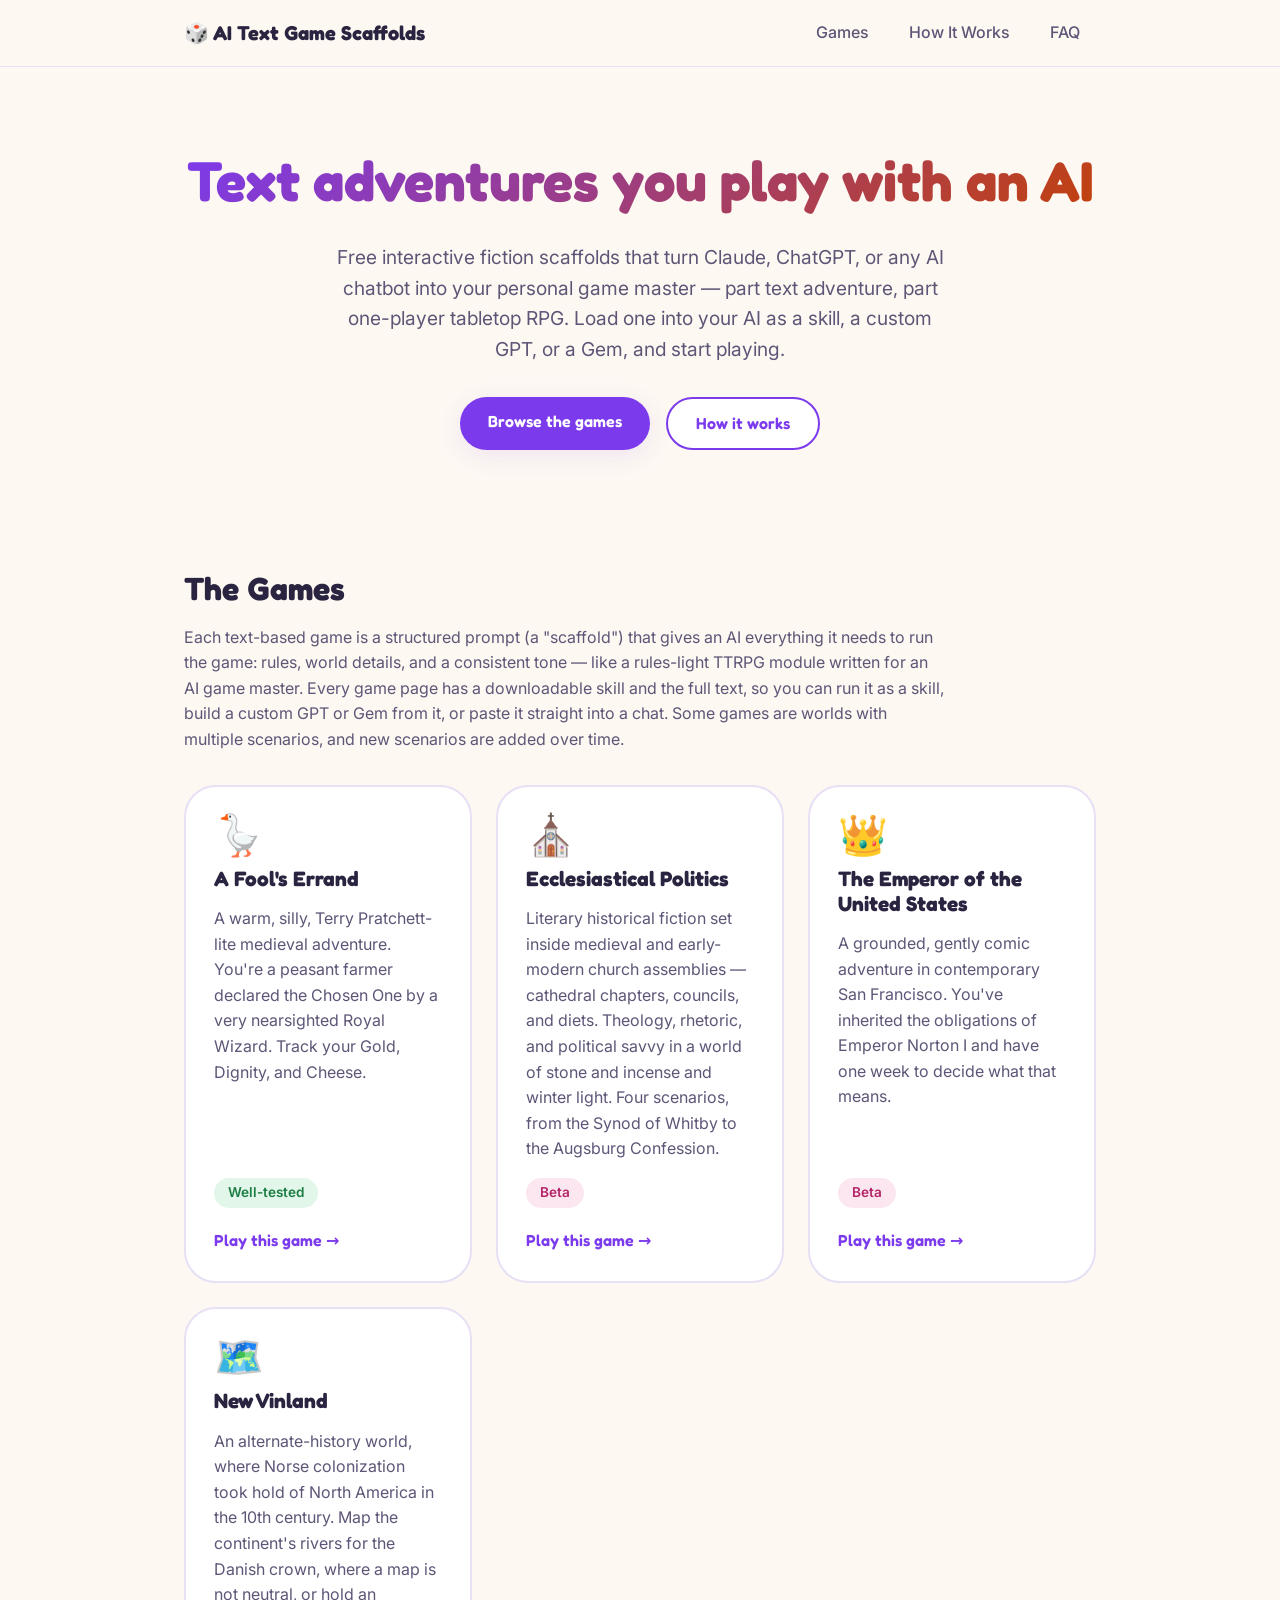
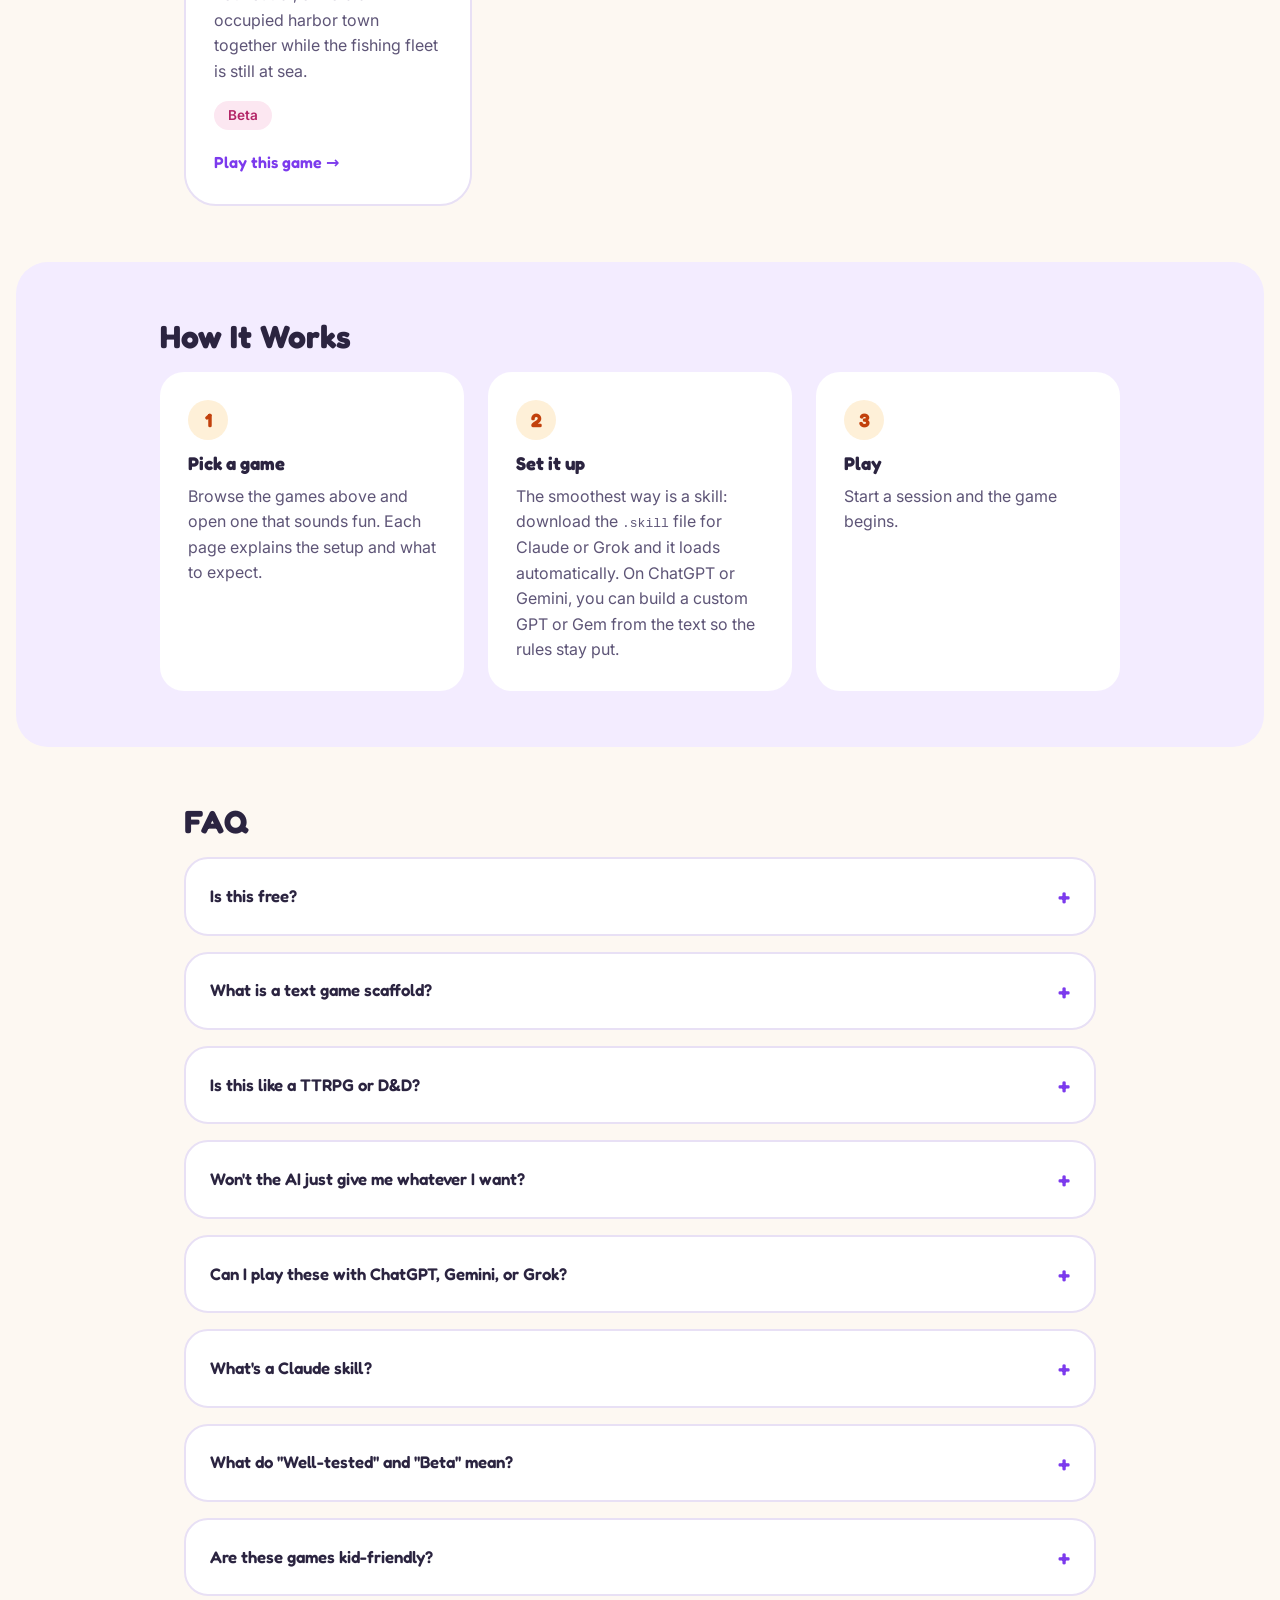
==== index.html @ c514a3c5 "Stop pages from scrolling sideways on phones and with larger text - Let the header nav wrap instead " ====
<!DOCTYPE html>
<html lang="en">
<head>
  <meta charset="UTF-8">
  <meta name="viewport" content="width=device-width, initial-scale=1.0">
  <meta name="color-scheme" content="light dark">
  <meta name="theme-color" content="#fdf8f2" media="(prefers-color-scheme: light)">
  <meta name="theme-color" content="#16131d" media="(prefers-color-scheme: dark)">
  <title>AI Text Game Scaffolds — Free Text Adventures &amp; Interactive Fiction for AI Chatbots</title>
  <meta name="description" content="Free text-based adventure games and one-player TTRPG-style interactive fiction you play with an AI game master. Built as Claude skills; adaptable for ChatGPT, Gemini, and other LLMs. Copy the prompt or download — no install required.">
  <link rel="canonical" href="https://llmtextgames.xyz/">
  <meta property="og:title" content="AI Text Game Scaffolds — Text Adventures for AI Chatbots">
  <meta property="og:description" content="Free interactive fiction you play with an AI game master. Set one up as a skill, custom GPT, or Gem and start playing.">
  <meta property="og:type" content="website">
  <meta property="og:url" content="https://llmtextgames.xyz/">
  <script type="application/ld+json">
  {
    "@context": "https://schema.org",
    "@type": "WebSite",
    "name": "AI Text Game Scaffolds",
    "url": "https://llmtextgames.xyz/",
    "description": "Free AI text adventures and interactive fiction played with an AI game master — built as Claude skills, adaptable to any LLM.",
    "hasPart": [
      {
        "@type": "Game",
        "name": "A Fool's Errand",
        "url": "https://llmtextgames.xyz/games/fools-errand/",
        "description": "A warm, silly medieval text adventure where an AI plays game master. You're a peasant farmer accidentally declared the Chosen One.",
        "genre": ["Interactive fiction", "Text adventure", "Comedy"],
        "isAccessibleForFree": true
      },
      {
        "@type": "Game",
        "name": "Ecclesiastical Politics",
        "url": "https://llmtextgames.xyz/games/ecclesiastical-politics/",
        "description": "A literary text adventure of medieval church politics — cathedral chapters, councils, and diets — run by an AI game master.",
        "genre": ["Interactive fiction", "Text adventure", "Historical fiction"],
        "isAccessibleForFree": true
      },
      {
        "@type": "Game",
        "name": "The Emperor of the United States",
        "url": "https://llmtextgames.xyz/games/emperor-of-the-united-states/",
        "description": "A grounded, gently comic text adventure in contemporary San Francisco: you've inherited the obligations of Emperor Norton I.",
        "genre": ["Interactive fiction", "Text adventure", "Contemporary fiction"],
        "isAccessibleForFree": true
      },
      {
        "@type": "Game",
        "name": "New Vinland",
        "url": "https://llmtextgames.xyz/games/new-vinland/",
        "description": "An alternate-history text adventure world: Norse colonization took hold of North America in the 10th century, explored with an AI game master.",
        "genre": ["Interactive fiction", "Text adventure", "Alternate history"],
        "isAccessibleForFree": true
      }
    ]
  }
  </script>
  <script type="application/ld+json">
  {
    "@context": "https://schema.org",
    "@type": "FAQPage",
    "mainEntity": [
      {
        "@type": "Question",
        "name": "Is this free?",
        "acceptedAnswer": {
          "@type": "Answer",
          "text": "Yes — all the games here are free to download, copy, remix, and share. The game content is licensed under CC BY 4.0: if you re-share a game substantially based on one of these scaffolds, please link back to this site so others can find the originals."
        }
      },
      {
        "@type": "Question",
        "name": "What is a text game scaffold?",
        "acceptedAnswer": {
          "@type": "Answer",
          "text": "It's a carefully written prompt (sometimes several files) that sets up an AI chatbot to run a text adventure as your game master. It defines the world, the rules, and the tone so the game stays consistent and fun instead of wandering off course."
        }
      },
      {
        "@type": "Question",
        "name": "Is this like a TTRPG or D&D?",
        "acceptedAnswer": {
          "@type": "Answer",
          "text": "Close cousin. These play like a solo tabletop RPG with the AI as your game master: you have stats, make choices, face consequences, and can attempt anything your character plausibly could. The other side of the family is classic interactive fiction — the story is told in prose, turn by turn, in a chat window. No dice, no rulebook, no scheduling four friends."
        }
      },
      {
        "@type": "Question",
        "name": "Won't the AI just give me whatever I want?",
        "acceptedAnswer": {
          "@type": "Answer",
          "text": "Left to itself, it might — so each scaffold builds in ways for the world to push back. NPCs have their own interests and can tell you no, negotiations stall or cost something, and consequences stick from scene to scene. These are still story-first games, though: if you're after brutal mechanics where the numbers are merciless, an AI chatbot isn't the right engine for that."
        }
      },
      {
        "@type": "Question",
        "name": "Can I play these with ChatGPT, Gemini, or Grok?",
        "acceptedAnswer": {
          "@type": "Answer",
          "text": "Yes. The games are written and tested as Claude skills, and Grok supports skills too, so the .skill download works directly in both. On ChatGPT or Gemini, the best results come from building a custom GPT or a Gem with the game text as its instructions. Pasting the text straight into a chat works too, but longer games may need condensing and the rules can drift out of memory in a long session."
        }
      },
      {
        "@type": "Question",
        "name": "What's a Claude skill?",
        "acceptedAnswer": {
          "@type": "Answer",
          "text": "A Claude skill is a folder containing a main instruction file (and sometimes supporting reference files) that Claude loads automatically. If you use Claude or Grok, downloading the skill is the smoothest way to play; on other chatbots, build a custom GPT or Gem from the text instead. The .skill download is just a ZIP archive with a different extension."
        }
      },
      {
        "@type": "Question",
        "name": "What do \"Well-tested\" and \"Beta\" mean?",
        "acceptedAnswer": {
          "@type": "Answer",
          "text": "Well-tested games have been through many full play sessions and their mechanics are smoothed out. Beta games are complete and playable, but newer — they've had fewer run-throughs, so you might hit a rough edge."
        }
      },
      {
        "@type": "Question",
        "name": "Are these games kid-friendly?",
        "acceptedAnswer": {
          "@type": "Answer",
          "text": "They're written for a general audience, and it's all text, so a player needs to read fairly comfortably to enjoy them. How any given session actually plays depends on two things the scaffold doesn't control: your chatbot's built-in moderation, which sets the real content boundaries, and the choices the player makes."
        }
      }
    ]
  }
  </script>
  <meta property="og:image" content="https://llmtextgames.xyz/assets/og-image.png">
  <meta name="twitter:card" content="summary_large_image">
  <meta name="twitter:image" content="https://llmtextgames.xyz/assets/og-image.png">
  <link rel="icon" href="data:image/svg+xml,<svg xmlns=%22http://www.w3.org/2000/svg%22 viewBox=%220 0 100 100%22><text y=%22.9em%22 font-size=%2290%22>🎲</text></svg>">
  <link rel="preconnect" href="https://fonts.googleapis.com">
  <link rel="preconnect" href="https://fonts.gstatic.com" crossorigin>
  <link href="https://fonts.googleapis.com/css2?family=Fredoka:wght@500;600;700&family=Inter:wght@400;500;600&display=swap" rel="stylesheet">
  <link rel="stylesheet" href="assets/css/style.css?v=2026-10-04-3">
</head>
<body>
  <a class="skip-link" href="#main">Skip to content</a>
  <header class="site-header">
    <nav class="nav" aria-label="Main">
      <a href="./" class="nav-logo"><span aria-hidden="true">🎲</span> AI Text Game Scaffolds</a>
      <div class="nav-links">
        <a href="#games">Games</a>
        <a href="#how-it-works">How It Works</a>
        <a href="#faq">FAQ</a>
      </div>
    </nav>
  </header>

  <main id="main">
    <section class="hero">
      <h1>Text adventures you play with an AI</h1>
      <p class="hero-tagline">
        Free interactive fiction scaffolds that turn Claude, ChatGPT, or any AI chatbot
        into your personal game master — part text adventure, part one-player tabletop
        RPG. Load one into your AI as a skill, a custom GPT, or a Gem, and start playing.
      </p>
      <div class="hero-actions">
        <a href="#games" class="btn btn-primary">Browse the games</a>
        <a href="#how-it-works" class="btn btn-secondary">How it works</a>
      </div>
    </section>

    <section id="games" class="section">
      <h2>The Games</h2>
      <p class="section-intro">
        Each text-based game is a structured prompt (a "scaffold") that gives an AI everything it
        needs to run the game: rules, world details, and a consistent tone — like a
        rules-light TTRPG module written for an AI game master. Every game page has a
        downloadable skill and the full text, so you can run it as a skill, build a custom
        GPT or Gem from it, or paste it straight into a chat. Some games are worlds with
        multiple scenarios, and new scenarios are added over time.
      </p>
      <div class="card-grid">
        <div class="game-card">
          <span class="game-card-emoji" aria-hidden="true">🪿</span>
          <h3 class="game-card-title"><a href="games/fools-errand/">A Fool's Errand</a></h3>
          <p>A warm, silly, Terry Pratchett-lite medieval adventure. You're a peasant farmer declared the Chosen One by a very nearsighted Royal Wizard. Track your Gold, Dignity, and Cheese.</p>
          <span class="card-badges"><span class="tag tag-tested">Well-tested</span></span>
          <span class="game-card-cta" aria-hidden="true">Play this game →</span>
        </div>
        <div class="game-card">
          <span class="game-card-emoji" aria-hidden="true">⛪</span>
          <h3 class="game-card-title"><a href="games/ecclesiastical-politics/">Ecclesiastical Politics</a></h3>
          <p>Literary historical fiction set inside medieval and early-modern church assemblies — cathedral chapters, councils, and diets. Theology, rhetoric, and political savvy in a world of stone and incense and winter light. Four scenarios, from the Synod of Whitby to the Augsburg Confession.</p>
          <span class="card-badges"><span class="tag tag-beta">Beta</span></span>
          <span class="game-card-cta" aria-hidden="true">Play this game →</span>
        </div>
        <div class="game-card">
          <span class="game-card-emoji" aria-hidden="true">👑</span>
          <h3 class="game-card-title"><a href="games/emperor-of-the-united-states/">The Emperor of the United States</a></h3>
          <p>A grounded, gently comic adventure in contemporary San Francisco. You've inherited the obligations of Emperor Norton I and have one week to decide what that means.</p>
          <span class="card-badges"><span class="tag tag-beta">Beta</span></span>
          <span class="game-card-cta" aria-hidden="true">Play this game →</span>
        </div>
        <div class="game-card">
          <span class="game-card-emoji" aria-hidden="true">🗺️</span>
          <h3 class="game-card-title"><a href="games/new-vinland/">New Vinland</a></h3>
          <p>An alternate-history world, where Norse colonization took hold of North America in the 10th century. Map the continent's rivers for the Danish crown, where a map is not neutral, or hold an occupied harbor town together while the fishing fleet is still at sea.</p>
          <span class="card-badges"><span class="tag tag-beta">Beta</span></span>
          <span class="game-card-cta" aria-hidden="true">Play this game →</span>
        </div>
      </div>
    </section>

    <section id="how-it-works" class="section section-alt">
      <h2>How It Works</h2>
      <div class="steps">
        <div class="step">
          <span class="step-number">1</span>
          <h3>Pick a game</h3>
          <p>Browse the games above and open one that sounds fun. Each page explains the setup and what to expect.</p>
        </div>
        <div class="step">
          <span class="step-number">2</span>
          <h3>Set it up</h3>
          <p>The smoothest way is a skill: download the <code>.skill</code> file for Claude or Grok and it loads automatically. On ChatGPT or Gemini, you can build a custom GPT or Gem from the text so the rules stay put.</p>
        </div>
        <div class="step">
          <span class="step-number">3</span>
          <h3>Play</h3>
          <p>Start a session and the game begins.</p>
        </div>
      </div>
    </section>

    <section id="faq" class="section">
      <h2>FAQ</h2>
      <details class="faq-item">
        <summary>Is this free?</summary>
        <p>
          Yes — all the games here are free to download, copy, remix, and share.
        </p>
        <p>
          The game content is licensed under
          <a href="https://creativecommons.org/licenses/by/4.0/">CC BY 4.0</a>: if you
          re-share a game substantially based on one of these scaffolds, please link back
          to this site so others can find the originals.
        </p>
      </details>
      <details class="faq-item">
        <summary>What is a text game scaffold?</summary>
        <p>
          It's a carefully written prompt (sometimes several files) that sets up an AI
          chatbot to run a text adventure as your game master. It defines the world, the
          rules, and the tone so the game stays consistent and fun instead of wandering
          off course.
        </p>
      </details>
      <details class="faq-item">
        <summary>Is this like a TTRPG or D&amp;D?</summary>
        <p>
          Close cousin. These play like a solo tabletop RPG with the AI as your game
          master: you have stats, make choices, face consequences, and can attempt
          anything your character plausibly could.
        </p>
        <p>
          The other side of the family is classic interactive fiction — the story is told
          in prose, turn by turn, in a chat window. No dice, no rulebook, no scheduling
          four friends.
        </p>
      </details>
      <details class="faq-item">
        <summary>Won't the AI just give me whatever I want?</summary>
        <p>
          Left to itself, it might — so each scaffold builds in ways for the world to push
          back. NPCs have their own interests and can tell you no, negotiations stall or
          cost something, and consequences stick from scene to scene. The AI doesn't have
          to be argued into any of this; the game hands it a line to hold.
        </p>
        <p>
          These are still story-first games, though. If you're after brutal mechanics
          where the numbers are merciless and you lose often, an AI chatbot isn't the
          right engine for that, and these games aren't trying to be. And while you can
          always overrule the game master, the story lands better when you don't.
        </p>
      </details>
      <details class="faq-item">
        <summary>Can I play these with ChatGPT, Gemini, or Grok?</summary>
        <p>
          Yes. The games are written and tested as Claude skills, and Grok supports skills
          too, so the <code>.skill</code> download works directly in both.
        </p>
        <p>
          On ChatGPT or Gemini, the best results come from building a custom GPT or a Gem
          with the game text as its instructions — that keeps the rules in place for the
          whole session. Pasting the text straight into a chat works too, but longer
          multi-file games may need condensing to fit, and the rules can drift out of
          memory as a session runs long. However you adapt a game, expect it to play a
          little differently than it does on Claude.
        </p>
      </details>
      <details class="faq-item">
        <summary>What's a Claude skill?</summary>
        <p>
          A Claude skill is a folder containing a main instruction file (and sometimes
          supporting reference files) that Claude loads automatically. If you use Claude
          (or Grok, which also supports skills), downloading the skill is the smoothest way
          to play. On other chatbots, build a custom GPT or Gem from the text instead.
        </p>
        <p>
          The <code>.skill</code> download is just a ZIP archive with a different
          extension — you can open it with any unzip tool to get at the text.
        </p>
      </details>
      <details class="faq-item">
        <summary>What do "Well-tested" and "Beta" mean?</summary>
        <p>
          Well-tested games have been through many full play sessions and their mechanics
          are smoothed out. Beta games are complete and playable, but newer — they've had
          fewer run-throughs, so you might hit a rough edge. Beta games graduate once
          they've earned it.
        </p>
      </details>
      <details class="faq-item">
        <summary>Are these games kid-friendly?</summary>
        <p>
          They're written for a general audience, and it's all text — so the practical
          bar is that a player needs to read fairly comfortably to enjoy them.
        </p>
        <p>
          How any given session actually plays depends on two things the scaffold doesn't
          control: your chatbot's built-in moderation, which sets the real content
          boundaries, and the choices the player makes, since the story follows where
          they steer it.
        </p>
      </details>
    </section>
  </main>
  <script src="assets/js/main.js?v=2026-10-04-3"></script>
</body>
</html>
---- assets/css/style.css ----
/* ===== Design tokens ===== */
:root {
  --color-bg: #fdf8f2;
  --color-surface: #ffffff;
  --color-surface-alt: #f3ecff;
  --color-text: #2b2440;
  --color-text-soft: #5e5577;
  --color-primary: #7c3aed;
  --color-primary-fill: #7c3aed;
  --color-primary-fill-hover: #6526d9;
  --color-on-primary: #ffffff;
  --color-accent: #c2410c;
  --color-accent-soft: #fef0d8;
  --color-border: #e8e0f5;
  --color-code-bg: #faf7ff;
  --color-tested-bg: #e2f6e9;
  --color-tested-text: #1d7d44;
  --color-beta-bg: #fce7f1;
  --color-beta-text: #b32567;
  --radius-lg: 32px;
  --radius-md: 24px;
  --radius-sm: 16px;
  --radius-pill: 999px;
  --shadow-card: 0 6px 24px rgba(124, 58, 237, 0.10);
  --shadow-card-hover: 0 12px 32px rgba(124, 58, 237, 0.18);
  --font-display: "Fredoka", system-ui, sans-serif;
  --font-body: "Inter", system-ui, sans-serif;
  --max-width: 960px;
  color-scheme: light dark;
}

/* Dark theme follows the visitor's system setting. Text accents use a lighter
   purple for contrast on dark surfaces; filled buttons keep the deeper purple
   so their white labels stay readable. */
@media (prefers-color-scheme: dark) {
  :root {
    --color-bg: #16131d;
    --color-surface: #211c2b;
    --color-surface-alt: #2a2238;
    --color-text: #efeaf7;
    --color-text-soft: #b9b0cc;
    --color-primary: #b79cff;
    --color-accent: #fb923c;
    --color-accent-soft: #3b2414;
    --color-border: #3a3249;
    --color-code-bg: #1b1724;
    --color-tested-bg: #173323;
    --color-tested-text: #7ee2a8;
    --color-beta-bg: #3d1a2e;
    --color-beta-text: #f7a6cf;
    --shadow-card: 0 6px 24px rgba(0, 0, 0, 0.35);
    --shadow-card-hover: 0 12px 32px rgba(0, 0, 0, 0.5);
  }
}

* {
  box-sizing: border-box;
}

html {
  scroll-padding-top: 4.5rem;
}

body {
  margin: 0;
  font-family: var(--font-body);
  background: var(--color-bg);
  color: var(--color-text);
  line-height: 1.6;
  /* Break a word only when it can't fit on a line by itself (long titles at
     large text sizes), so nothing pushes the page wider than the screen. */
  overflow-wrap: break-word;
}

:focus-visible {
  outline: 2px solid var(--color-primary);
  outline-offset: 2px;
}

h1, h2, h3 {
  font-family: var(--font-display);
  line-height: 1.2;
  margin: 0 0 0.5em;
}

a {
  color: var(--color-primary);
}

.skip-link {
  position: absolute;
  left: 0.5rem;
  top: -3rem;
  z-index: 100;
  background: var(--color-primary-fill);
  color: var(--color-on-primary);
  padding: 0.625rem 1.25rem;
  border-radius: var(--radius-pill);
  font-family: var(--font-display);
  font-weight: 600;
  text-decoration: none;
  transition: top 0.15s;
}

.skip-link:focus {
  top: 0.5rem;
}

/* ===== Header / nav ===== */
.site-header {
  position: sticky;
  top: 0;
  z-index: 10;
  background: color-mix(in srgb, var(--color-bg) 90%, transparent);
  backdrop-filter: blur(8px);
  border-bottom: 1px solid var(--color-border);
}

.nav {
  max-width: var(--max-width);
  margin: 0 auto;
  padding: 0.875rem 1.5rem;
  display: flex;
  align-items: center;
  justify-content: space-between;
  gap: 1rem;
  flex-wrap: wrap;
}

.nav-logo {
  font-family: var(--font-display);
  font-weight: 700;
  font-size: 1.25rem;
  color: var(--color-text);
  text-decoration: none;
}

.nav-links {
  display: flex;
  flex-wrap: wrap;
  gap: 0.5rem;
}

.nav-links a {
  text-decoration: none;
  color: var(--color-text-soft);
  font-weight: 500;
  padding: 0.375rem 1rem;
  border-radius: var(--radius-pill);
  transition: background 0.15s, color 0.15s;
}

.nav-links a:hover {
  background: var(--color-surface-alt);
  color: var(--color-primary);
}

/* ===== Hero ===== */
.hero {
  max-width: var(--max-width);
  margin: 0 auto;
  padding: 5rem 1.5rem 4rem;
  text-align: center;
}

.hero h1 {
  font-size: clamp(2.25rem, 6vw, 3.5rem);
  background: linear-gradient(135deg, var(--color-primary), var(--color-accent));
  -webkit-background-clip: text;
  background-clip: text;
  color: transparent;
}

.hero-tagline {
  font-size: 1.2rem;
  color: var(--color-text-soft);
  max-width: 620px;
  margin: 0 auto 2rem;
}

.hero-actions {
  display: flex;
  gap: 1rem;
  justify-content: center;
  flex-wrap: wrap;
}

/* ===== Buttons ===== */
.btn {
  display: inline-block;
  max-width: 100%;
  overflow-wrap: anywhere;
  padding: 0.75rem 1.75rem;
  border-radius: var(--radius-pill);
  font-family: var(--font-display);
  font-weight: 600;
  font-size: 1rem;
  text-decoration: none;
  transition: transform 0.15s, box-shadow 0.15s, background 0.15s;
  border: none;
  cursor: pointer;
}

.btn:hover {
  transform: translateY(-2px);
}

.btn-primary {
  background: var(--color-primary-fill);
  color: var(--color-on-primary);
  box-shadow: var(--shadow-card);
}

.btn-primary:hover {
  background: var(--color-primary-fill-hover);
  box-shadow: var(--shadow-card-hover);
}

.btn-secondary {
  background: var(--color-surface);
  color: var(--color-primary);
  border: 2px solid var(--color-primary);
}

.btn-secondary:hover {
  border-color: var(--color-primary);
}

/* ===== Sections ===== */
.section {
  max-width: var(--max-width);
  margin: 0 auto;
  padding: 3.5rem 1.5rem;
}

.section h2 {
  font-size: 2rem;
}

.section-intro {
  color: var(--color-text-soft);
  max-width: 760px;
  margin-bottom: 2rem;
}

.section-alt {
  max-width: none;
  background: var(--color-surface-alt);
  border-radius: var(--radius-lg);
  margin: 0 1rem;
}

.section-alt > * {
  max-width: var(--max-width);
  margin-left: auto;
  margin-right: auto;
}

/* ===== Game cards ===== */
.card-grid {
  display: grid;
  grid-template-columns: repeat(auto-fill, minmax(min(280px, 100%), 1fr));
  gap: 1.5rem;
}

.game-card {
  position: relative;
  display: flex;
  flex-direction: column;
  gap: 0.25rem;
  background: var(--color-surface);
  border: 2px solid var(--color-border);
  border-radius: var(--radius-lg);
  padding: 1.75rem;
  color: var(--color-text);
  transition: transform 0.15s, box-shadow 0.15s, border-color 0.15s;
}

.game-card:hover,
.game-card:focus-within {
  transform: translateY(-4px);
  box-shadow: var(--shadow-card-hover);
  border-color: var(--color-primary);
}

/* Card title is the only link; its ::after overlay makes the whole card
   clickable while keeping the link's accessible name short. */
.game-card-title a {
  color: inherit;
  text-decoration: none;
}

.game-card-title a::after {
  content: "";
  position: absolute;
  inset: 0;
}

.game-card-emoji {
  font-size: 2.5rem;
  line-height: 1;
  margin-bottom: 0.5rem;
}

.game-card h3 {
  font-size: 1.3rem;
}

.game-card p {
  margin: 0;
  color: var(--color-text-soft);
  flex-grow: 1;
}

.game-card-cta {
  margin-top: 1rem;
  font-family: var(--font-display);
  font-weight: 600;
  color: var(--color-primary);
}

/* ===== How it works steps ===== */
.steps {
  display: grid;
  grid-template-columns: repeat(auto-fit, minmax(min(220px, 100%), 1fr));
  gap: 1.5rem;
}

.step {
  background: var(--color-surface);
  border-radius: var(--radius-md);
  padding: 1.75rem;
}

.step-number {
  display: inline-flex;
  align-items: center;
  justify-content: center;
  width: 2.5rem;
  height: 2.5rem;
  border-radius: var(--radius-pill);
  background: var(--color-accent-soft);
  color: var(--color-accent);
  font-family: var(--font-display);
  font-weight: 700;
  font-size: 1.2rem;
  margin-bottom: 0.75rem;
}

.step h3 {
  font-size: 1.15rem;
}

.step p {
  margin: 0;
  color: var(--color-text-soft);
}

/* ===== FAQ + accordions ===== */
.faq-item,
.prompt-file {
  background: var(--color-surface);
  border: 2px solid var(--color-border);
  border-radius: var(--radius-md);
  margin-bottom: 1rem;
  overflow: hidden;
}

.faq-item summary,
.prompt-file summary {
  cursor: pointer;
  padding: 1.125rem 1.5rem;
  font-family: var(--font-display);
  font-weight: 600;
  font-size: 1.05rem;
  list-style: none;
  display: flex;
  align-items: center;
  justify-content: space-between;
  gap: 1rem;
}

/* These summaries sit flush inside an overflow:hidden rounded container, which
   clips their outline (even inset, it lands on the clip edge and the rounded
   corners); draw the focus ring on the container instead. */
.faq-item summary:focus-visible,
.prompt-file summary:focus-visible {
  outline: none;
}

.faq-item:has(summary:focus-visible),
.prompt-file:has(summary:focus-visible) {
  outline: 2px solid var(--color-primary);
  outline-offset: 2px;
}

.faq-item summary::-webkit-details-marker,
.prompt-file summary::-webkit-details-marker {
  display: none;
}

.faq-item summary::after,
.prompt-file summary::after {
  content: "+";
  font-size: 1.5rem;
  color: var(--color-primary);
  transition: transform 0.2s;
  flex-shrink: 0;
}

.faq-item[open] summary::after,
.prompt-file[open] summary::after {
  transform: rotate(45deg);
}

.faq-item p {
  margin: 0 0 0.75rem;
  padding: 0 1.5rem;
  color: var(--color-text-soft);
}

.faq-item p:last-of-type {
  margin-bottom: 0;
  padding-bottom: 1.25rem;
}

/* ===== Game page ===== */
.game-hero {
  max-width: var(--max-width);
  margin: 0 auto;
  padding: 3.5rem 1.5rem 2rem;
}

.game-hero .game-emoji {
  font-size: 3.5rem;
  line-height: 1;
  display: block;
  margin-bottom: 1rem;
}

.game-hero h1 {
  font-size: clamp(2rem, 5vw, 2.75rem);
}

.game-meta {
  display: flex;
  gap: 0.5rem;
  flex-wrap: wrap;
  margin: 1rem 0;
}

.tag {
  background: var(--color-accent-soft);
  color: var(--color-accent);
  font-size: 0.85rem;
  font-weight: 600;
  padding: 0.25rem 0.875rem;
  border-radius: var(--radius-pill);
}

.tag-tested {
  background: var(--color-tested-bg);
  color: var(--color-tested-text);
}

.tag-beta {
  background: var(--color-beta-bg);
  color: var(--color-beta-text);
}

.card-badges {
  display: flex;
  gap: 0.5rem;
  flex-wrap: wrap;
  margin-top: 0.75rem;
}

.compat-note {
  color: var(--color-text-soft);
  font-size: 0.9rem;
  max-width: 680px;
  margin-top: 1rem;
}

.game-length {
  color: var(--color-text-soft);
  font-size: 0.95rem;
  margin-top: 1rem;
  margin-bottom: 0;
}

.download-row {
  display: flex;
  gap: 1rem;
  flex-wrap: wrap;
  margin-top: 1.5rem;
}

.breadcrumb {
  max-width: var(--max-width);
  margin: 1.5rem auto 0;
  padding: 0 1.5rem;
  font-size: 0.9rem;
}

.breadcrumb a {
  text-decoration: none;
  color: var(--color-text-soft);
}

.breadcrumb a:hover {
  color: var(--color-primary);
}

/* ===== File tree ===== */
.file-tree {
  background: var(--color-surface);
  border: 2px solid var(--color-border);
  border-radius: var(--radius-md);
  padding: 1.25rem 1.5rem;
  font-family: ui-monospace, "SF Mono", Menlo, Consolas, monospace;
  font-size: 0.9rem;
  margin-bottom: 1.5rem;
  white-space: pre;
  overflow-x: auto;
}

/* ===== Prompt text blocks ===== */
.prompt-file .prompt-body {
  position: relative;
  border-top: 2px solid var(--color-border);
}

.prompt-file pre {
  margin: 0;
  padding: 1.5rem;
  overflow-x: auto;
  background: var(--color-code-bg);
  font-size: 0.875rem;
  line-height: 1.55;
  white-space: pre-wrap;
  word-break: break-word;
}

.copy-btn {
  position: absolute;
  top: 0.75rem;
  right: 0.75rem;
  background: var(--color-surface);
  border: 2px solid var(--color-primary);
  border-radius: var(--radius-pill);
  padding: 0.375rem 1rem;
  font-family: var(--font-display);
  font-weight: 600;
  font-size: 0.85rem;
  color: var(--color-primary);
  cursor: pointer;
  transition: background 0.15s, border-color 0.15s;
}

.copy-btn:hover {
  border-color: var(--color-primary);
}

.copy-btn.copied {
  background: var(--color-primary-fill);
  border-color: var(--color-primary-fill);
  color: var(--color-on-primary);
}

/* ===== History essays ===== */
.breadcrumb-narrow {
  max-width: 720px;
}

.essay {
  max-width: 720px;
  margin: 0 auto;
  padding: 2.5rem 1.5rem 4rem;
  font-size: 1.05rem;
  line-height: 1.7;
}

.essay h1 {
  font-size: clamp(2rem, 5vw, 2.75rem);
}

.essay h2 {
  font-size: 1.6rem;
  margin-top: 2.5rem;
}

.essay p {
  margin: 0 0 1.1em;
}

.essay ul {
  margin: 0 0 1.1em;
  padding-left: 1.25rem;
}

.essay li + li {
  margin-top: 0.5rem;
}

.essay-lead {
  color: var(--color-text-soft);
}

.essay-toc {
  background: var(--color-surface);
  border: 2px solid var(--color-border);
  border-radius: var(--radius-md);
  padding: 1.25rem 1.5rem;
  margin: 2rem 0;
  font-size: 0.95rem;
}

.essay-toc-title {
  font-family: var(--font-display);
  font-weight: 600;
  margin-bottom: 0.5rem;
}

.essay-toc ol {
  margin: 0;
  padding-left: 1.25rem;
  columns: 2 14rem;
  column-gap: 2rem;
}

.essay-toc li + li {
  margin-top: 0.25rem;
}

.essay-cta {
  background: var(--color-surface-alt);
  border-radius: var(--radius-lg);
  padding: 2rem;
  margin-top: 3rem;
}

.essay-cta h2 {
  margin-top: 0;
}

.essay-cta .btn {
  margin-bottom: 1.5rem;
}

.essay-more {
  font-family: var(--font-display);
  font-weight: 600;
  margin-bottom: 0.5rem;
}

.essay-cta > :last-child {
  margin-bottom: 0;
}

/* ===== Footer ===== */
.site-footer {
  text-align: center;
  padding: 3rem 1.5rem;
  color: var(--color-text-soft);
  font-size: 0.9rem;
}

@media (prefers-reduced-motion: reduce) {
  *,
  *::before,
  *::after {
    transition-duration: 0.01ms !important;
    animation-duration: 0.01ms !important;
  }
}

/* The gradient-clipped heading renders as transparent text, which can vanish
   in forced-colors mode; fall back to a solid system color there. */
@media (forced-colors: active) {
  .hero h1 {
    background: none;
    color: CanvasText;
    -webkit-text-fill-color: currentColor;
  }
}

/* Breakpoints use em so they also respond to a larger default text size.
   Between phone and desktop widths the sticky header can wrap onto two rows,
   so anchor jumps need more clearance to land below it. */
@media (max-width: 45em) {
  html {
    scroll-padding-top: 8rem;
  }
}

@media (max-width: 37.5em) {
  /* On phones the header wraps onto two or more rows (more with larger text),
     so it scrolls away with the page instead of covering the content. */
  html {
    scroll-padding-top: 1rem;
  }

  .site-header {
    position: static;
  }

  .essay-cta {
    padding: 1.5rem 1.25rem;
  }

  .nav-links {
    width: 100%;
    justify-content: center;
  }

  .hero {
    padding-top: 3rem;
  }
}
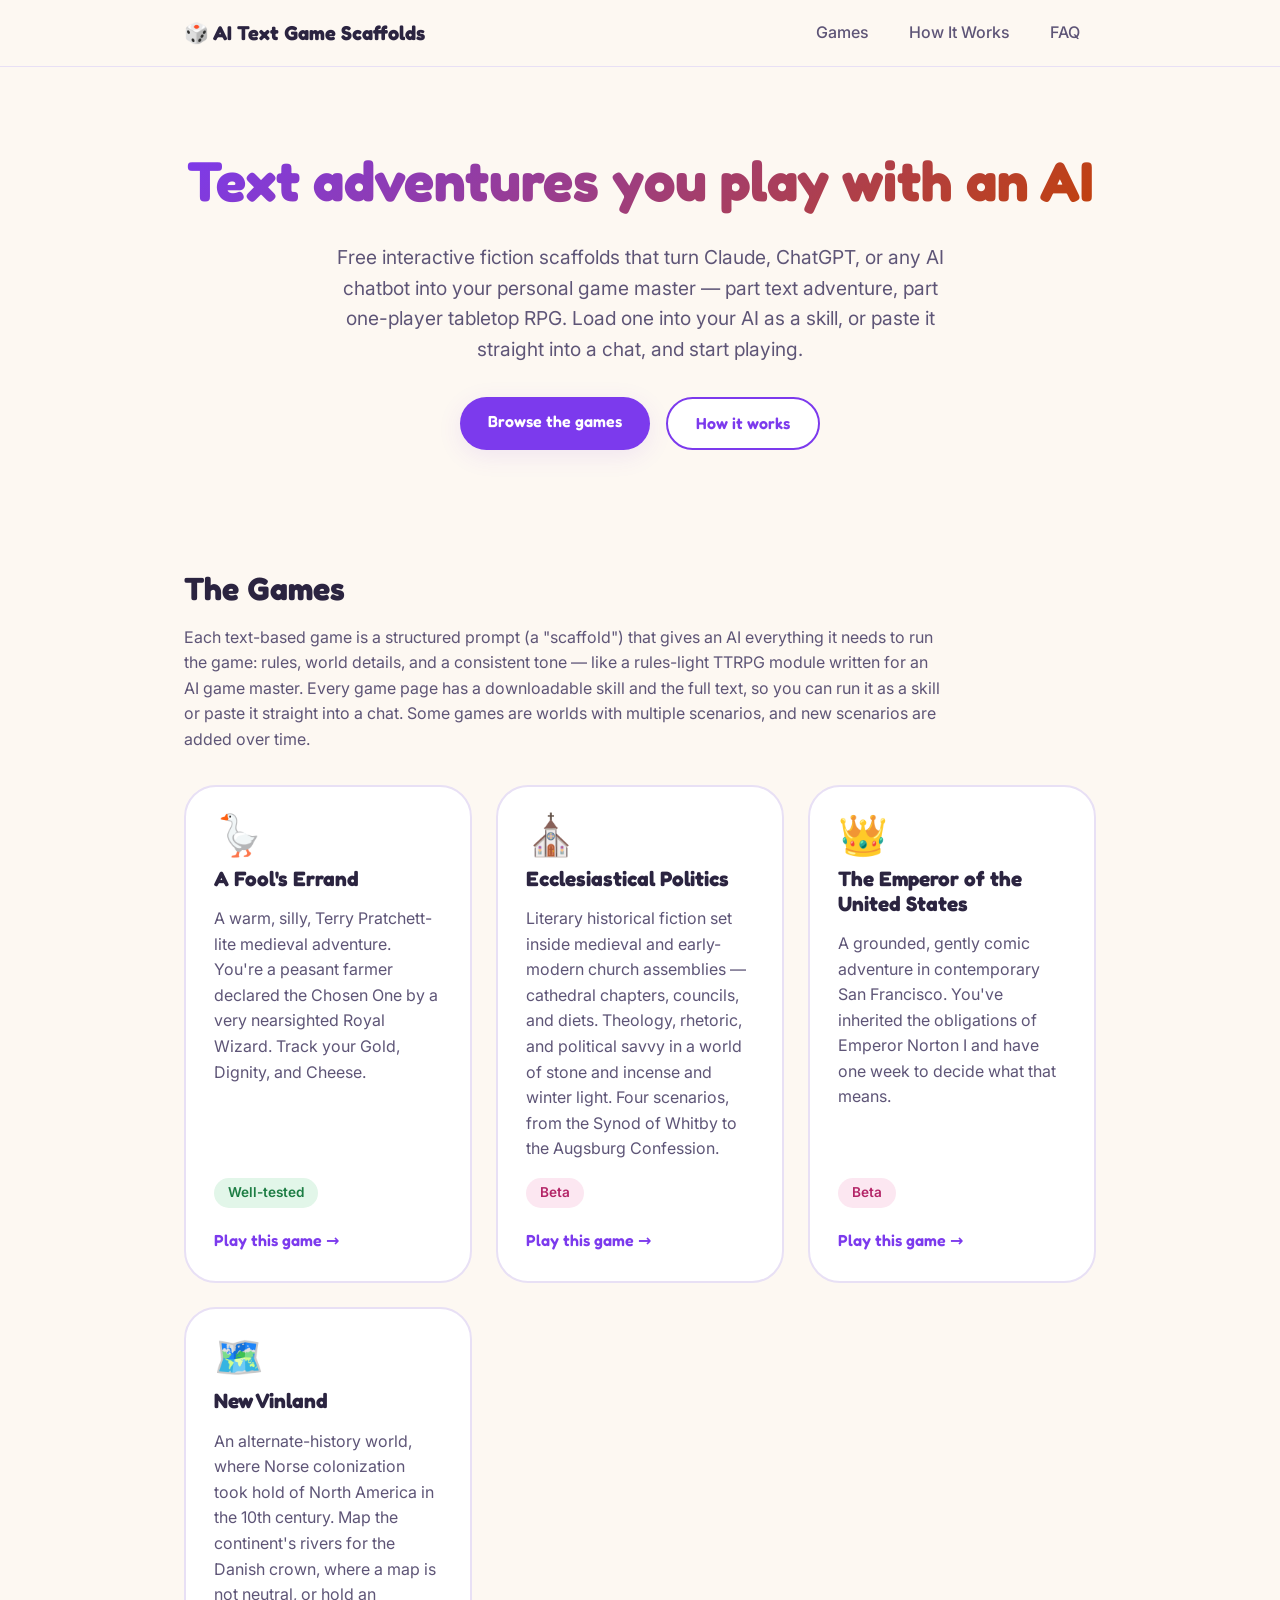
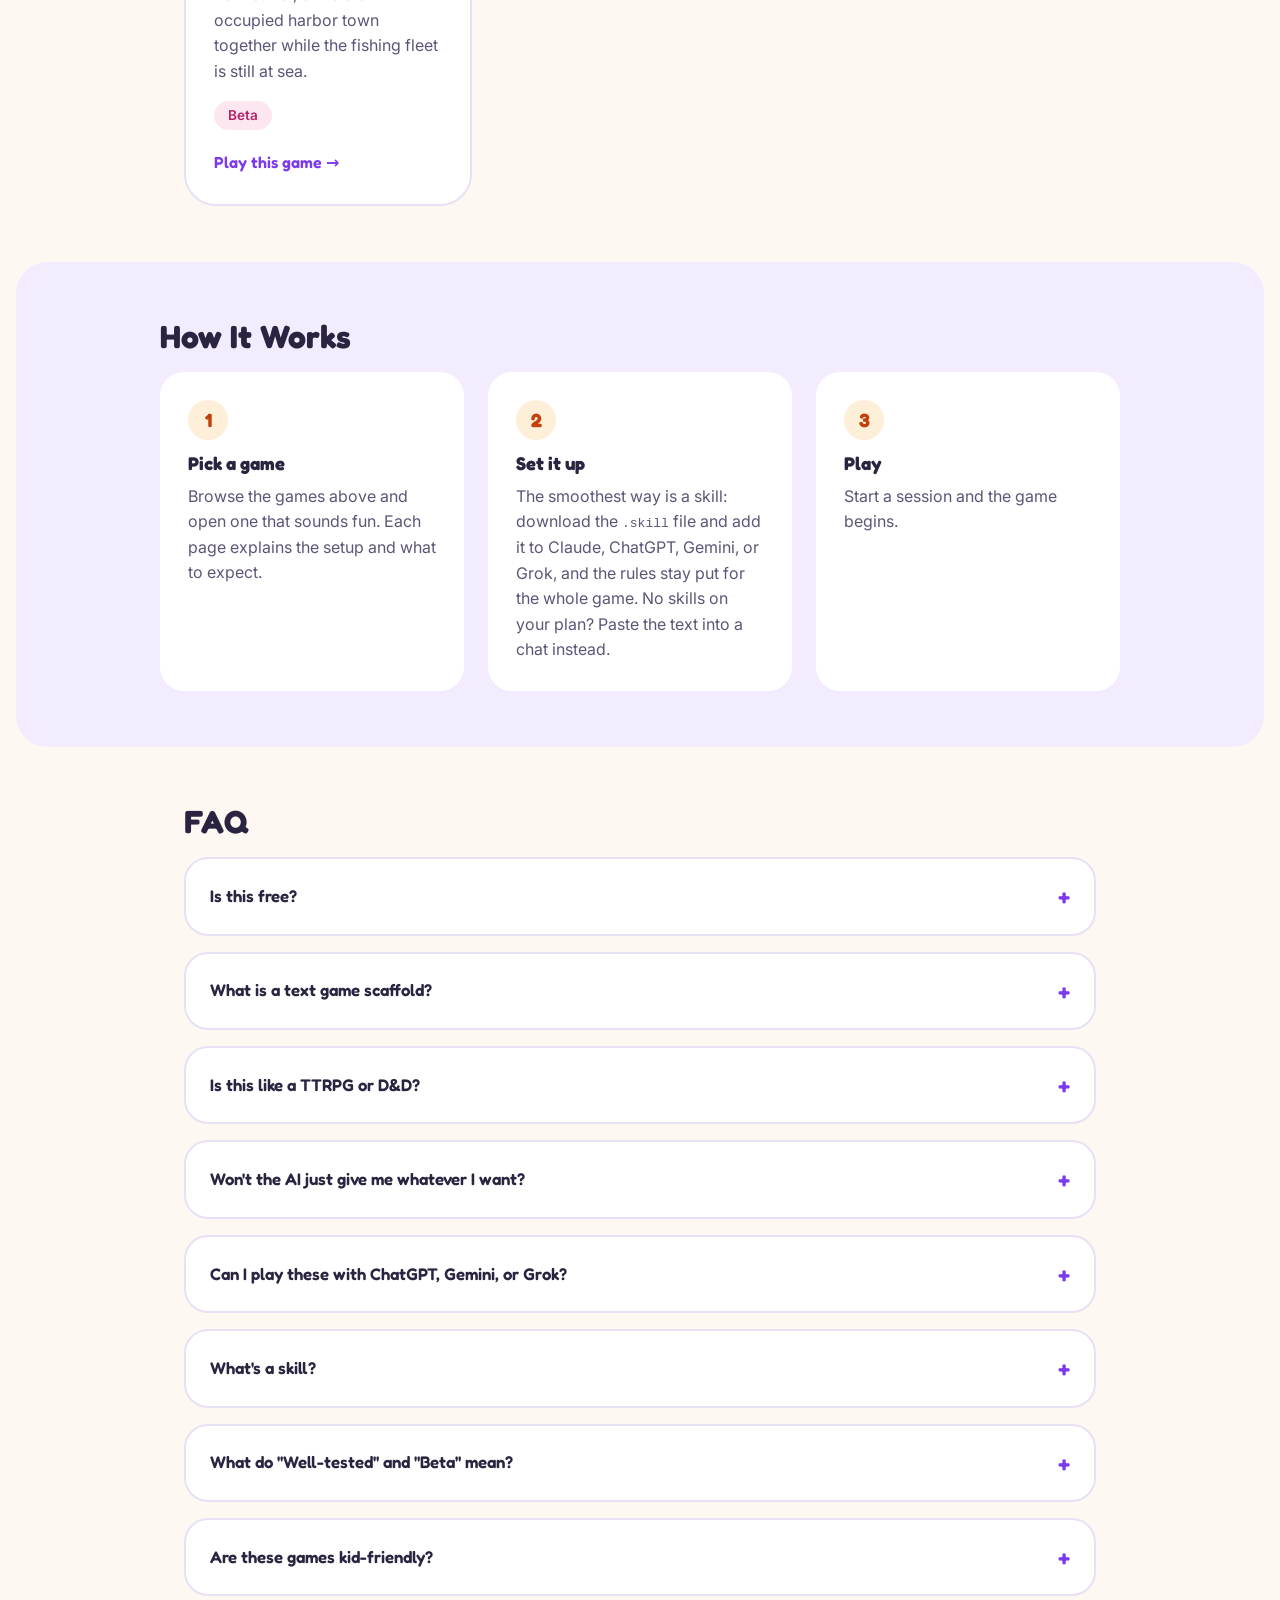
==== commit 35ad1104: "Point ChatGPT and Gemini players to skills instead of custom GPTs and Gems OpenAI is replacing custo" ====
--- a/index.html
+++ b/index.html
@@ -10,7 +10,7 @@
   <meta name="description" content="Free text-based adventure games and one-player TTRPG-style interactive fiction you play with an AI game master. Built as Claude skills; adaptable for ChatGPT, Gemini, and other LLMs. Copy the prompt or download — no install required.">
   <link rel="canonical" href="https://llmtextgames.xyz/">
   <meta property="og:title" content="AI Text Game Scaffolds — Text Adventures for AI Chatbots">
-  <meta property="og:description" content="Free interactive fiction you play with an AI game master. Set one up as a skill, custom GPT, or Gem and start playing.">
+  <meta property="og:description" content="Free interactive fiction you play with an AI game master. Load one into Claude, ChatGPT, Gemini, or Grok as a skill and start playing.">
   <meta property="og:type" content="website">
   <meta property="og:url" content="https://llmtextgames.xyz/">
   <script type="application/ld+json">
@@ -98,15 +98,15 @@
         "name": "Can I play these with ChatGPT, Gemini, or Grok?",
         "acceptedAnswer": {
           "@type": "Answer",
-          "text": "Yes. The games are written and tested as Claude skills, and Grok supports skills too, so the .skill download works directly in both. On ChatGPT or Gemini, the best results come from building a custom GPT or a Gem with the game text as its instructions. Pasting the text straight into a chat works too, but longer games may need condensing and the rules can drift out of memory in a long session."
-        }
-      },
-      {
-        "@type": "Question",
-        "name": "What's a Claude skill?",
-        "acceptedAnswer": {
-          "@type": "Answer",
-          "text": "A Claude skill is a folder containing a main instruction file (and sometimes supporting reference files) that Claude loads automatically. If you use Claude or Grok, downloading the skill is the smoothest way to play; on other chatbots, build a custom GPT or Gem from the text instead. The .skill download is just a ZIP archive with a different extension."
+          "text": "Yes. The games are written and tested as Claude skills, and ChatGPT, Gemini, and Grok support skills too, so the same .skill download works in all of them. If your chatbot won't take the file as is, unzip it and upload the folder inside. ChatGPT and Gemini only offer skills on some plans; without them, paste the game text straight into a chat. That works too, but longer games may need condensing and the rules can drift out of memory in a long session."
+        }
+      },
+      {
+        "@type": "Question",
+        "name": "What's a skill?",
+        "acceptedAnswer": {
+          "@type": "Answer",
+          "text": "A skill is a folder containing a main instruction file (and sometimes supporting reference files) that your chatbot loads when you start the game. Skills began on Claude, and ChatGPT, Gemini, and Grok support them too, so downloading the skill is the smoothest way to play on any of them. The .skill download is just a ZIP archive with a different extension."
         }
       },
       {
@@ -156,7 +156,8 @@
       <p class="hero-tagline">
         Free interactive fiction scaffolds that turn Claude, ChatGPT, or any AI chatbot
         into your personal game master — part text adventure, part one-player tabletop
-        RPG. Load one into your AI as a skill, a custom GPT, or a Gem, and start playing.
+        RPG. Load one into your AI as a skill, or paste it straight into a chat, and start
+        playing.
       </p>
       <div class="hero-actions">
         <a href="#games" class="btn btn-primary">Browse the games</a>
@@ -170,9 +171,9 @@
         Each text-based game is a structured prompt (a "scaffold") that gives an AI everything it
         needs to run the game: rules, world details, and a consistent tone — like a
         rules-light TTRPG module written for an AI game master. Every game page has a
-        downloadable skill and the full text, so you can run it as a skill, build a custom
-        GPT or Gem from it, or paste it straight into a chat. Some games are worlds with
-        multiple scenarios, and new scenarios are added over time.
+        downloadable skill and the full text, so you can run it as a skill or paste it
+        straight into a chat. Some games are worlds with multiple scenarios, and new
+        scenarios are added over time.
       </p>
       <div class="card-grid">
         <div class="game-card">
@@ -217,7 +218,7 @@
         <div class="step">
           <span class="step-number">2</span>
           <h3>Set it up</h3>
-          <p>The smoothest way is a skill: download the <code>.skill</code> file for Claude or Grok and it loads automatically. On ChatGPT or Gemini, you can build a custom GPT or Gem from the text so the rules stay put.</p>
+          <p>The smoothest way is a skill: download the <code>.skill</code> file and add it to Claude, ChatGPT, Gemini, or Grok, and the rules stay put for the whole game. No skills on your plan? Paste the text into a chat instead.</p>
         </div>
         <div class="step">
           <span class="step-number">3</span>
@@ -281,25 +282,26 @@
       <details class="faq-item">
         <summary>Can I play these with ChatGPT, Gemini, or Grok?</summary>
         <p>
-          Yes. The games are written and tested as Claude skills, and Grok supports skills
-          too, so the <code>.skill</code> download works directly in both.
-        </p>
-        <p>
-          On ChatGPT or Gemini, the best results come from building a custom GPT or a Gem
-          with the game text as its instructions — that keeps the rules in place for the
-          whole session. Pasting the text straight into a chat works too, but longer
-          multi-file games may need condensing to fit, and the rules can drift out of
-          memory as a session runs long. However you adapt a game, expect it to play a
-          little differently than it does on Claude.
-        </p>
-      </details>
-      <details class="faq-item">
-        <summary>What's a Claude skill?</summary>
-        <p>
-          A Claude skill is a folder containing a main instruction file (and sometimes
-          supporting reference files) that Claude loads automatically. If you use Claude
-          (or Grok, which also supports skills), downloading the skill is the smoothest way
-          to play. On other chatbots, build a custom GPT or Gem from the text instead.
+          Yes. The games are written and tested as Claude skills, and ChatGPT, Gemini, and
+          Grok support skills too, so the same <code>.skill</code> download works in all of
+          them. If your chatbot won't take the file as is, unzip it and upload the folder
+          inside.
+        </p>
+        <p>
+          ChatGPT and Gemini only offer skills on some plans. Without them, paste the game
+          text straight into a chat. That works too, but longer multi-file games may need
+          condensing to fit, and the rules can drift out of memory as a session runs long.
+          However you set a game up, expect it to play a little differently than it does
+          on Claude.
+        </p>
+      </details>
+      <details class="faq-item">
+        <summary>What's a skill?</summary>
+        <p>
+          A skill is a folder containing a main instruction file (and sometimes supporting
+          reference files) that your chatbot loads when you start the game. Skills began on
+          Claude, and ChatGPT, Gemini, and Grok support them too, so downloading the skill
+          is the smoothest way to play on any of them.
         </p>
         <p>
           The <code>.skill</code> download is just a ZIP archive with a different
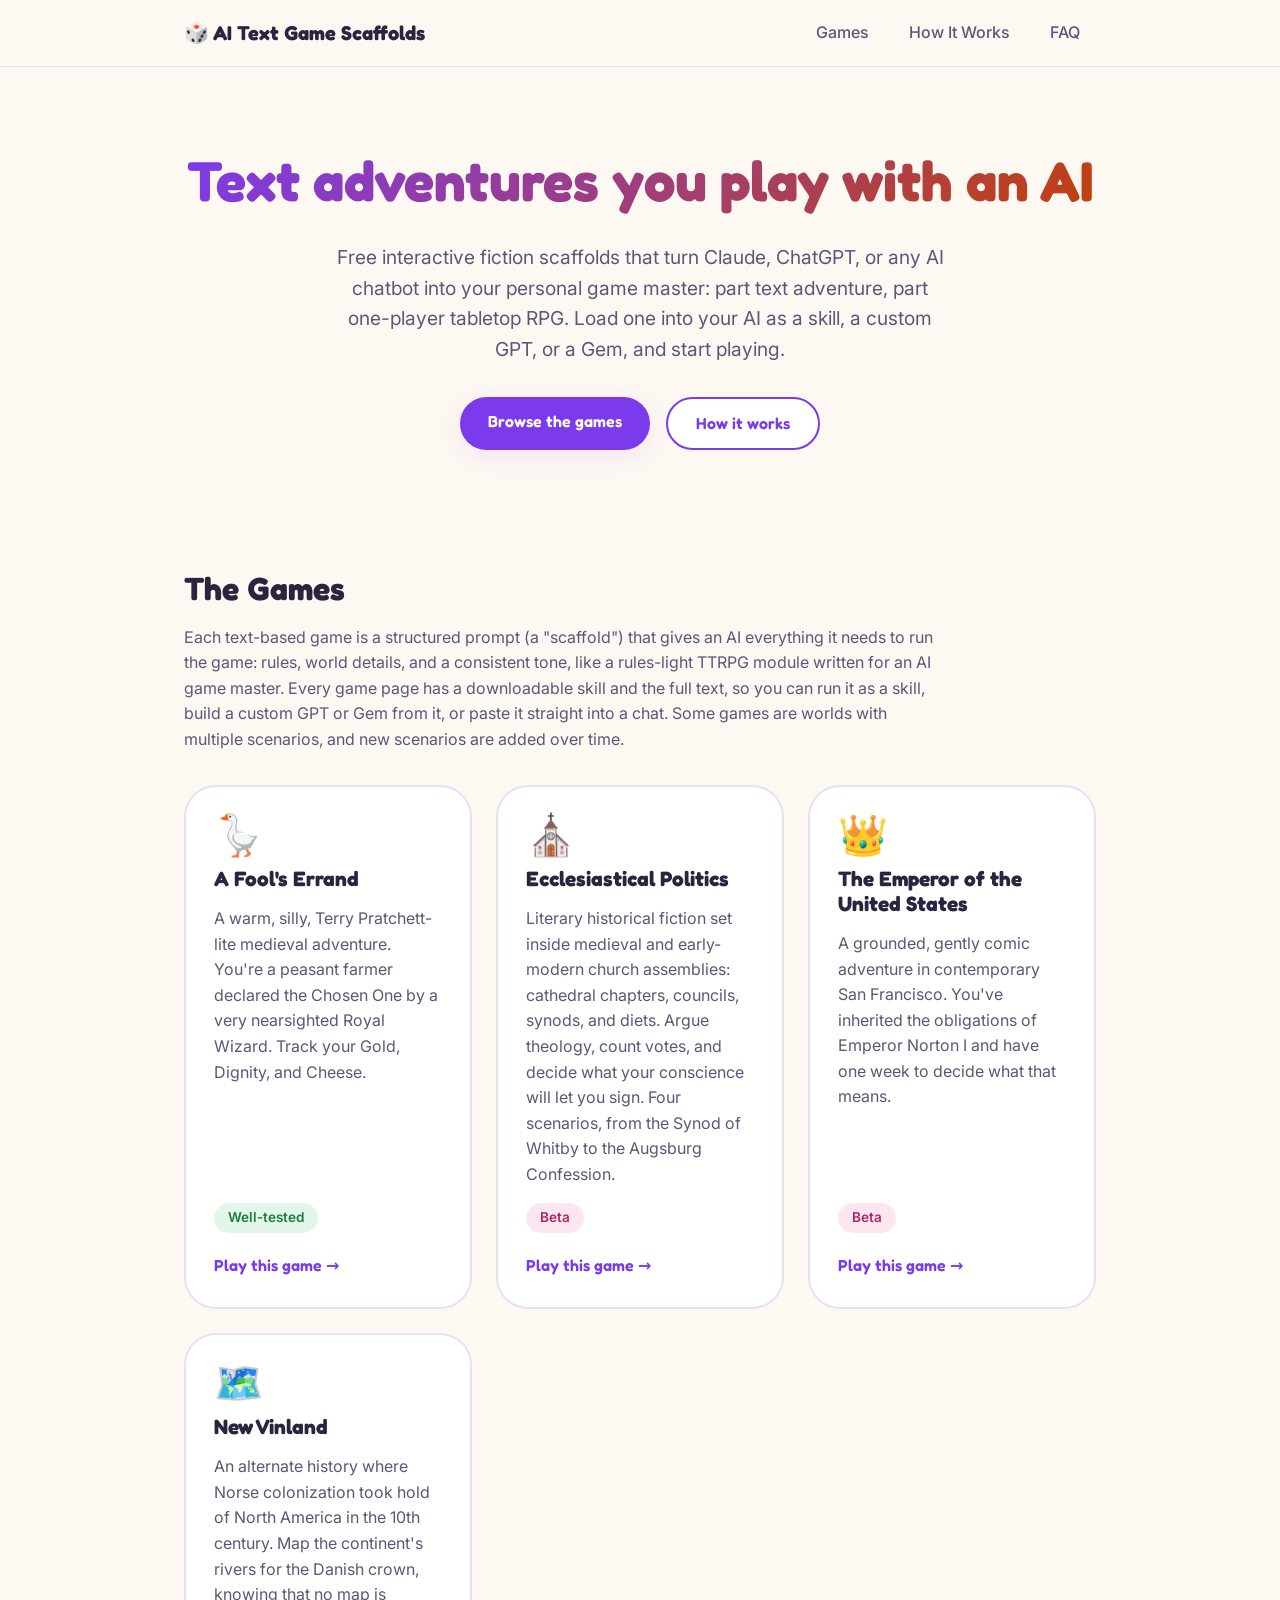
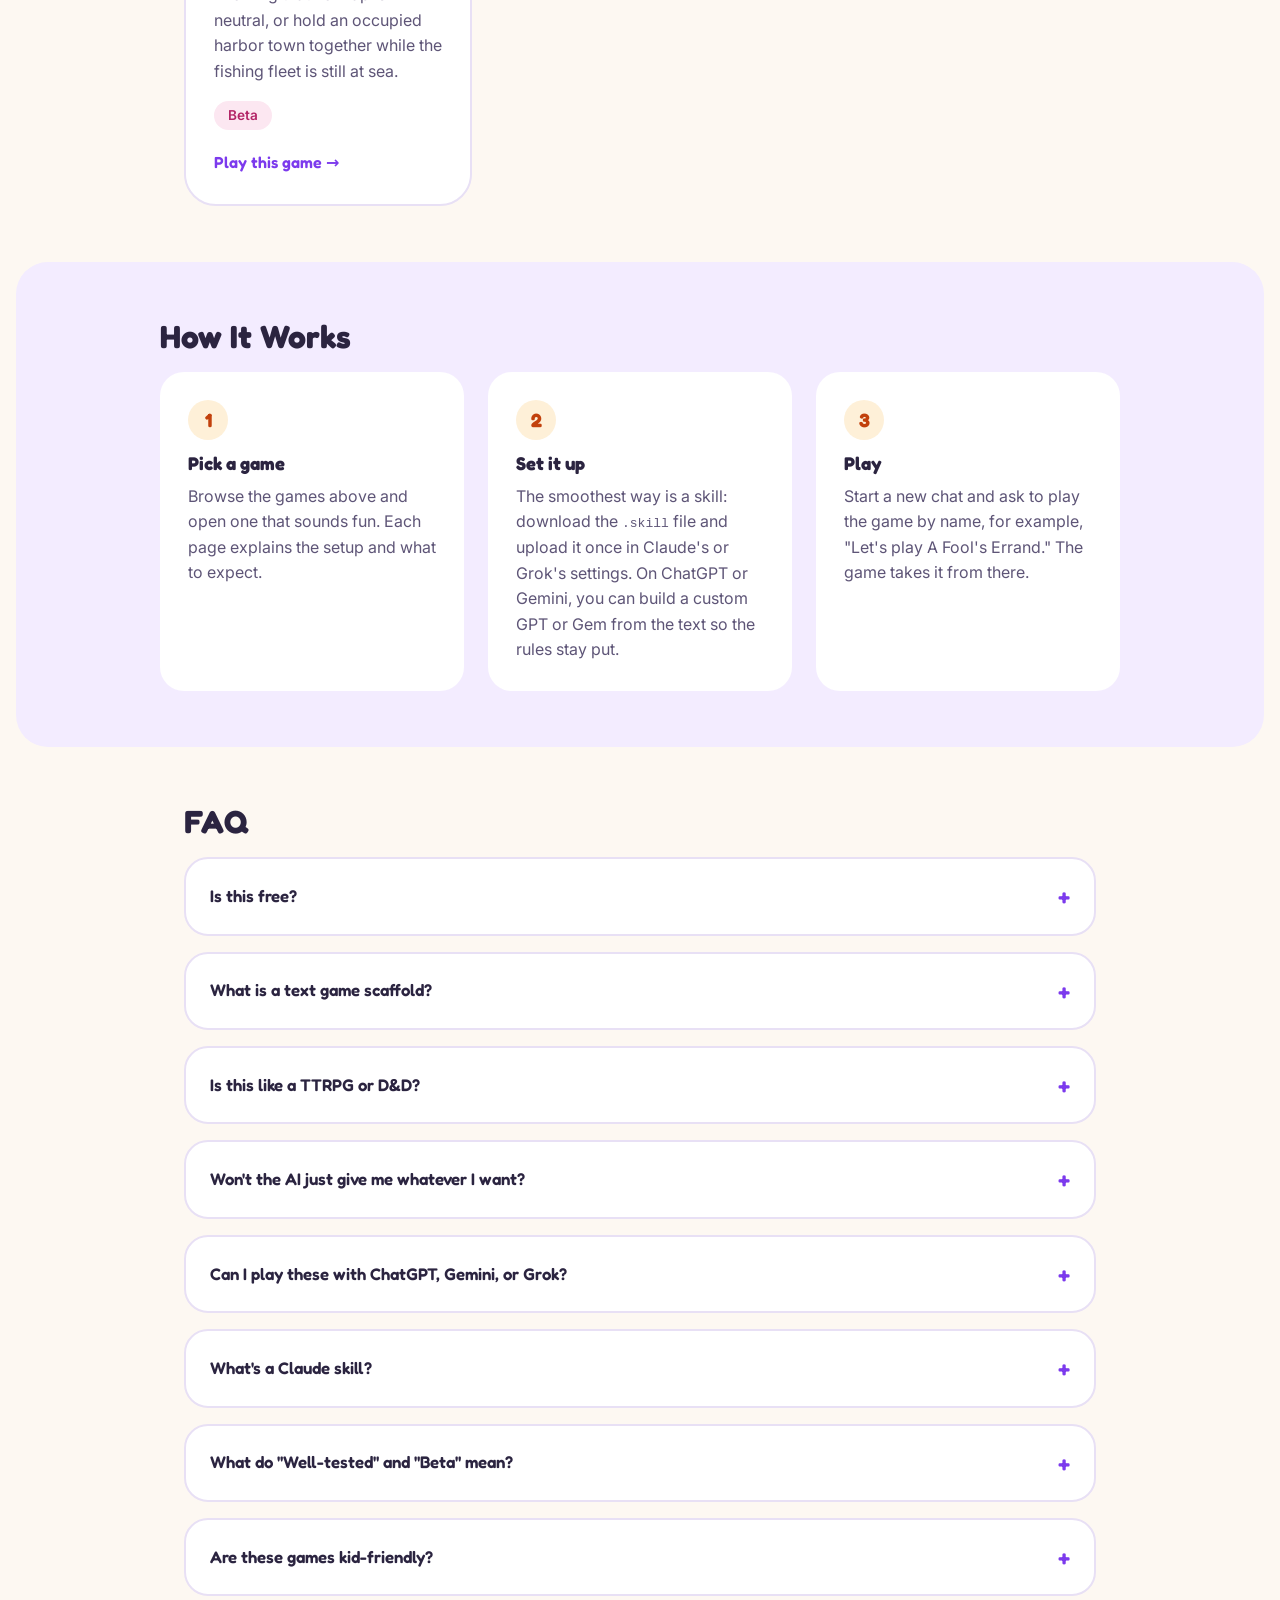
==== commit 33057ca5: "Tighten website copy for clarity, accuracy, and search Website copy only; the game text inside each " ====
--- a/index.html
+++ b/index.html
@@ -6,11 +6,11 @@
   <meta name="color-scheme" content="light dark">
   <meta name="theme-color" content="#fdf8f2" media="(prefers-color-scheme: light)">
   <meta name="theme-color" content="#16131d" media="(prefers-color-scheme: dark)">
-  <title>AI Text Game Scaffolds — Free Text Adventures &amp; Interactive Fiction for AI Chatbots</title>
-  <meta name="description" content="Free text-based adventure games and one-player TTRPG-style interactive fiction you play with an AI game master. Built as Claude skills; adaptable for ChatGPT, Gemini, and other LLMs. Copy the prompt or download — no install required.">
+  <title>Free AI Text Adventure Games for Claude &amp; ChatGPT | AI Text Game Scaffolds</title>
+  <meta name="description" content="Free text adventure games you play with an AI game master. Download a Claude skill or build a custom GPT or Gem, and start playing.">
   <link rel="canonical" href="https://llmtextgames.xyz/">
   <meta property="og:title" content="AI Text Game Scaffolds — Text Adventures for AI Chatbots">
-  <meta property="og:description" content="Free interactive fiction you play with an AI game master. Load one into Claude, ChatGPT, Gemini, or Grok as a skill and start playing.">
+  <meta property="og:description" content="Free interactive fiction you play with an AI game master. Set one up as a skill, custom GPT, or Gem and start playing.">
   <meta property="og:type" content="website">
   <meta property="og:url" content="https://llmtextgames.xyz/">
   <script type="application/ld+json">
@@ -19,7 +19,7 @@
     "@type": "WebSite",
     "name": "AI Text Game Scaffolds",
     "url": "https://llmtextgames.xyz/",
-    "description": "Free AI text adventures and interactive fiction played with an AI game master — built as Claude skills, adaptable to any LLM.",
+    "description": "Free AI text adventures and interactive fiction played with an AI game master, built as Claude skills and adaptable to any LLM.",
     "hasPart": [
       {
         "@type": "Game",
@@ -33,7 +33,7 @@
         "@type": "Game",
         "name": "Ecclesiastical Politics",
         "url": "https://llmtextgames.xyz/games/ecclesiastical-politics/",
-        "description": "A literary text adventure of medieval church politics — cathedral chapters, councils, and diets — run by an AI game master.",
+        "description": "A literary text adventure of medieval and early-modern church politics (cathedral chapters, councils, synods, and diets) run by an AI game master.",
         "genre": ["Interactive fiction", "Text adventure", "Historical fiction"],
         "isAccessibleForFree": true
       },
@@ -66,7 +66,7 @@
         "name": "Is this free?",
         "acceptedAnswer": {
           "@type": "Answer",
-          "text": "Yes — all the games here are free to download, copy, remix, and share. The game content is licensed under CC BY 4.0: if you re-share a game substantially based on one of these scaffolds, please link back to this site so others can find the originals."
+          "text": "Yes. All the games here are free to download, copy, remix, and share. The game content is licensed under CC BY 4.0: if you re-share a game substantially based on one of these scaffolds, please link back to this site so others can find the originals."
         }
       },
       {
@@ -82,7 +82,7 @@
         "name": "Is this like a TTRPG or D&D?",
         "acceptedAnswer": {
           "@type": "Answer",
-          "text": "Close cousin. These play like a solo tabletop RPG with the AI as your game master: you have stats, make choices, face consequences, and can attempt anything your character plausibly could. The other side of the family is classic interactive fiction — the story is told in prose, turn by turn, in a chat window. No dice, no rulebook, no scheduling four friends."
+          "text": "Close cousin. These play like a solo tabletop RPG with the AI as your game master: you have stats, make choices, face consequences, and can attempt anything your character plausibly could. The other side of the family is classic interactive fiction: the story is told in prose, turn by turn, in a chat window. No dice, no rulebook, no scheduling four friends."
         }
       },
       {
@@ -90,7 +90,7 @@
         "name": "Won't the AI just give me whatever I want?",
         "acceptedAnswer": {
           "@type": "Answer",
-          "text": "Left to itself, it might — so each scaffold builds in ways for the world to push back. NPCs have their own interests and can tell you no, negotiations stall or cost something, and consequences stick from scene to scene. These are still story-first games, though: if you're after brutal mechanics where the numbers are merciless, an AI chatbot isn't the right engine for that."
+          "text": "Left to itself, it might. That's why each scaffold builds in ways for the world to push back. NPCs have their own interests and can tell you no, negotiations stall or cost something, and consequences stick from scene to scene. You don't have to remind the AI to be tough; the rules already tell it to. These are still story-first games, though. If you're after brutal mechanics where the numbers are merciless and you lose often, an AI chatbot isn't the right engine for that, and these games aren't trying to be. And while you can always overrule the game master, the story lands better when you don't."
         }
       },
       {
@@ -98,15 +98,15 @@
         "name": "Can I play these with ChatGPT, Gemini, or Grok?",
         "acceptedAnswer": {
           "@type": "Answer",
-          "text": "Yes. The games are written and tested as Claude skills, and ChatGPT, Gemini, and Grok support skills too, so the same .skill download works in all of them. If your chatbot won't take the file as is, unzip it and upload the folder inside. ChatGPT and Gemini only offer skills on some plans; without them, paste the game text straight into a chat. That works too, but longer games may need condensing and the rules can drift out of memory in a long session."
-        }
-      },
-      {
-        "@type": "Question",
-        "name": "What's a skill?",
-        "acceptedAnswer": {
-          "@type": "Answer",
-          "text": "A skill is a folder containing a main instruction file (and sometimes supporting reference files) that your chatbot loads when you start the game. Skills began on Claude, and ChatGPT, Gemini, and Grok support them too, so downloading the skill is the smoothest way to play on any of them. The .skill download is just a ZIP archive with a different extension."
+          "text": "Yes. The games are written and tested as Claude skills, and Grok supports skills too, so the .skill download works directly in both. On ChatGPT or Gemini, the best results come from building a custom GPT or a Gem with the game text as its instructions, which keeps the rules in place for the whole session. Pasting the text straight into a chat works too, but longer multi-file games may need condensing to fit, and the rules can drift out of memory as a session runs long. However you adapt a game, expect it to play a little differently than it does on Claude."
+        }
+      },
+      {
+        "@type": "Question",
+        "name": "What's a Claude skill?",
+        "acceptedAnswer": {
+          "@type": "Answer",
+          "text": "A Claude skill is a folder containing a main instruction file (and sometimes supporting reference files) that you upload to Claude once. After that, Claude loads it whenever you ask for the game. If you use Claude (or Grok, which also supports skills), downloading the skill is the smoothest way to play. On other chatbots, build a custom GPT or Gem from the text instead. The .skill download is just a ZIP archive with a different extension. You can open it with any unzip tool to get at the text."
         }
       },
       {
@@ -114,7 +114,7 @@
         "name": "What do \"Well-tested\" and \"Beta\" mean?",
         "acceptedAnswer": {
           "@type": "Answer",
-          "text": "Well-tested games have been through many full play sessions and their mechanics are smoothed out. Beta games are complete and playable, but newer — they've had fewer run-throughs, so you might hit a rough edge."
+          "text": "Well-tested games have been through many full play sessions and their mechanics are smoothed out. Beta games are complete and playable, but newer. They've had fewer run-throughs, so you might hit a rough edge. Beta games graduate once they've earned it."
         }
       },
       {
@@ -122,7 +122,7 @@
         "name": "Are these games kid-friendly?",
         "acceptedAnswer": {
           "@type": "Answer",
-          "text": "They're written for a general audience, and it's all text, so a player needs to read fairly comfortably to enjoy them. How any given session actually plays depends on two things the scaffold doesn't control: your chatbot's built-in moderation, which sets the real content boundaries, and the choices the player makes."
+          "text": "They're written for a general audience, and it's all text, so the practical bar is that a player needs to read fairly comfortably to enjoy them. How any given session actually plays depends on two things the scaffold doesn't control: your chatbot's built-in moderation, which sets the real content boundaries, and the choices the player makes, since the story follows where they steer it."
         }
       }
     ]
@@ -155,9 +155,8 @@
       <h1>Text adventures you play with an AI</h1>
       <p class="hero-tagline">
         Free interactive fiction scaffolds that turn Claude, ChatGPT, or any AI chatbot
-        into your personal game master — part text adventure, part one-player tabletop
-        RPG. Load one into your AI as a skill, or paste it straight into a chat, and start
-        playing.
+        into your personal game master: part text adventure, part one-player tabletop
+        RPG. Load one into your AI as a skill, a custom GPT, or a Gem, and start playing.
       </p>
       <div class="hero-actions">
         <a href="#games" class="btn btn-primary">Browse the games</a>
@@ -168,12 +167,12 @@
     <section id="games" class="section">
       <h2>The Games</h2>
       <p class="section-intro">
-        Each text-based game is a structured prompt (a "scaffold") that gives an AI everything it
-        needs to run the game: rules, world details, and a consistent tone — like a
-        rules-light TTRPG module written for an AI game master. Every game page has a
-        downloadable skill and the full text, so you can run it as a skill or paste it
-        straight into a chat. Some games are worlds with multiple scenarios, and new
-        scenarios are added over time.
+        Each text-based game is a structured prompt (a "scaffold") that gives an AI
+        everything it needs to run the game: rules, world details, and a consistent
+        tone, like a rules-light TTRPG module written for an AI game master. Every game
+        page has a downloadable skill and the full text, so you can run it as a skill,
+        build a custom GPT or Gem from it, or paste it straight into a chat. Some games
+        are worlds with multiple scenarios, and new scenarios are added over time.
       </p>
       <div class="card-grid">
         <div class="game-card">
@@ -186,7 +185,7 @@
         <div class="game-card">
           <span class="game-card-emoji" aria-hidden="true">⛪</span>
           <h3 class="game-card-title"><a href="games/ecclesiastical-politics/">Ecclesiastical Politics</a></h3>
-          <p>Literary historical fiction set inside medieval and early-modern church assemblies — cathedral chapters, councils, and diets. Theology, rhetoric, and political savvy in a world of stone and incense and winter light. Four scenarios, from the Synod of Whitby to the Augsburg Confession.</p>
+          <p>Literary historical fiction set inside medieval and early-modern church assemblies: cathedral chapters, councils, synods, and diets. Argue theology, count votes, and decide what your conscience will let you sign. Four scenarios, from the Synod of Whitby to the Augsburg Confession.</p>
           <span class="card-badges"><span class="tag tag-beta">Beta</span></span>
           <span class="game-card-cta" aria-hidden="true">Play this game →</span>
         </div>
@@ -200,7 +199,7 @@
         <div class="game-card">
           <span class="game-card-emoji" aria-hidden="true">🗺️</span>
           <h3 class="game-card-title"><a href="games/new-vinland/">New Vinland</a></h3>
-          <p>An alternate-history world, where Norse colonization took hold of North America in the 10th century. Map the continent's rivers for the Danish crown, where a map is not neutral, or hold an occupied harbor town together while the fishing fleet is still at sea.</p>
+          <p>An alternate history where Norse colonization took hold of North America in the 10th century. Map the continent's rivers for the Danish crown, knowing that no map is neutral, or hold an occupied harbor town together while the fishing fleet is still at sea.</p>
           <span class="card-badges"><span class="tag tag-beta">Beta</span></span>
           <span class="game-card-cta" aria-hidden="true">Play this game →</span>
         </div>
@@ -218,12 +217,12 @@
         <div class="step">
           <span class="step-number">2</span>
           <h3>Set it up</h3>
-          <p>The smoothest way is a skill: download the <code>.skill</code> file and add it to Claude, ChatGPT, Gemini, or Grok, and the rules stay put for the whole game. No skills on your plan? Paste the text into a chat instead.</p>
+          <p>The smoothest way is a skill: download the <code>.skill</code> file and upload it once in Claude's or Grok's settings. On ChatGPT or Gemini, you can build a custom GPT or Gem from the text so the rules stay put.</p>
         </div>
         <div class="step">
           <span class="step-number">3</span>
           <h3>Play</h3>
-          <p>Start a session and the game begins.</p>
+          <p>Start a new chat and ask to play the game by name, for example, "Let's play A Fool's Errand." The game takes it from there.</p>
         </div>
       </div>
     </section>
@@ -233,7 +232,7 @@
       <details class="faq-item">
         <summary>Is this free?</summary>
         <p>
-          Yes — all the games here are free to download, copy, remix, and share.
+          Yes. All the games here are free to download, copy, remix, and share.
         </p>
         <p>
           The game content is licensed under
@@ -259,7 +258,7 @@
           anything your character plausibly could.
         </p>
         <p>
-          The other side of the family is classic interactive fiction — the story is told
+          The other side of the family is classic interactive fiction: the story is told
           in prose, turn by turn, in a chat window. No dice, no rulebook, no scheduling
           four friends.
         </p>
@@ -267,10 +266,11 @@
       <details class="faq-item">
         <summary>Won't the AI just give me whatever I want?</summary>
         <p>
-          Left to itself, it might — so each scaffold builds in ways for the world to push
-          back. NPCs have their own interests and can tell you no, negotiations stall or
-          cost something, and consequences stick from scene to scene. The AI doesn't have
-          to be argued into any of this; the game hands it a line to hold.
+          Left to itself, it might. That's why each scaffold builds in ways for the
+          world to push back. NPCs have their own interests and can tell you no,
+          negotiations stall or cost something, and consequences stick from scene to
+          scene. You don't have to remind the AI to be tough; the rules already tell it
+          to.
         </p>
         <p>
           These are still story-first games, though. If you're after brutal mechanics
@@ -282,45 +282,45 @@
       <details class="faq-item">
         <summary>Can I play these with ChatGPT, Gemini, or Grok?</summary>
         <p>
-          Yes. The games are written and tested as Claude skills, and ChatGPT, Gemini, and
-          Grok support skills too, so the same <code>.skill</code> download works in all of
-          them. If your chatbot won't take the file as is, unzip it and upload the folder
-          inside.
-        </p>
-        <p>
-          ChatGPT and Gemini only offer skills on some plans. Without them, paste the game
-          text straight into a chat. That works too, but longer multi-file games may need
-          condensing to fit, and the rules can drift out of memory as a session runs long.
-          However you set a game up, expect it to play a little differently than it does
-          on Claude.
-        </p>
-      </details>
-      <details class="faq-item">
-        <summary>What's a skill?</summary>
-        <p>
-          A skill is a folder containing a main instruction file (and sometimes supporting
-          reference files) that your chatbot loads when you start the game. Skills began on
-          Claude, and ChatGPT, Gemini, and Grok support them too, so downloading the skill
-          is the smoothest way to play on any of them.
+          Yes. The games are written and tested as Claude skills, and Grok supports skills
+          too, so the <code>.skill</code> download works directly in both.
+        </p>
+        <p>
+          On ChatGPT or Gemini, the best results come from building a custom GPT or a Gem
+          with the game text as its instructions, which keeps the rules in place for the
+          whole session. Pasting the text straight into a chat works too, but longer
+          multi-file games may need condensing to fit, and the rules can drift out of
+          memory as a session runs long. However you adapt a game, expect it to play a
+          little differently than it does on Claude.
+        </p>
+      </details>
+      <details class="faq-item">
+        <summary>What's a Claude skill?</summary>
+        <p>
+          A Claude skill is a folder containing a main instruction file (and sometimes
+          supporting reference files) that you upload to Claude once. After that, Claude
+          loads it whenever you ask for the game. If you use Claude
+          (or Grok, which also supports skills), downloading the skill is the smoothest way
+          to play. On other chatbots, build a custom GPT or Gem from the text instead.
         </p>
         <p>
           The <code>.skill</code> download is just a ZIP archive with a different
-          extension — you can open it with any unzip tool to get at the text.
+          extension. You can open it with any unzip tool to get at the text.
         </p>
       </details>
       <details class="faq-item">
         <summary>What do "Well-tested" and "Beta" mean?</summary>
         <p>
-          Well-tested games have been through many full play sessions and their mechanics
-          are smoothed out. Beta games are complete and playable, but newer — they've had
-          fewer run-throughs, so you might hit a rough edge. Beta games graduate once
-          they've earned it.
+          Well-tested games have been through many full play sessions and their
+          mechanics are smoothed out. Beta games are complete and playable, but newer.
+          They've had fewer run-throughs, so you might hit a rough edge. Beta games
+          graduate once they've earned it.
         </p>
       </details>
       <details class="faq-item">
         <summary>Are these games kid-friendly?</summary>
         <p>
-          They're written for a general audience, and it's all text — so the practical
+          They're written for a general audience, and it's all text, so the practical
           bar is that a player needs to read fairly comfortably to enjoy them.
         </p>
         <p>
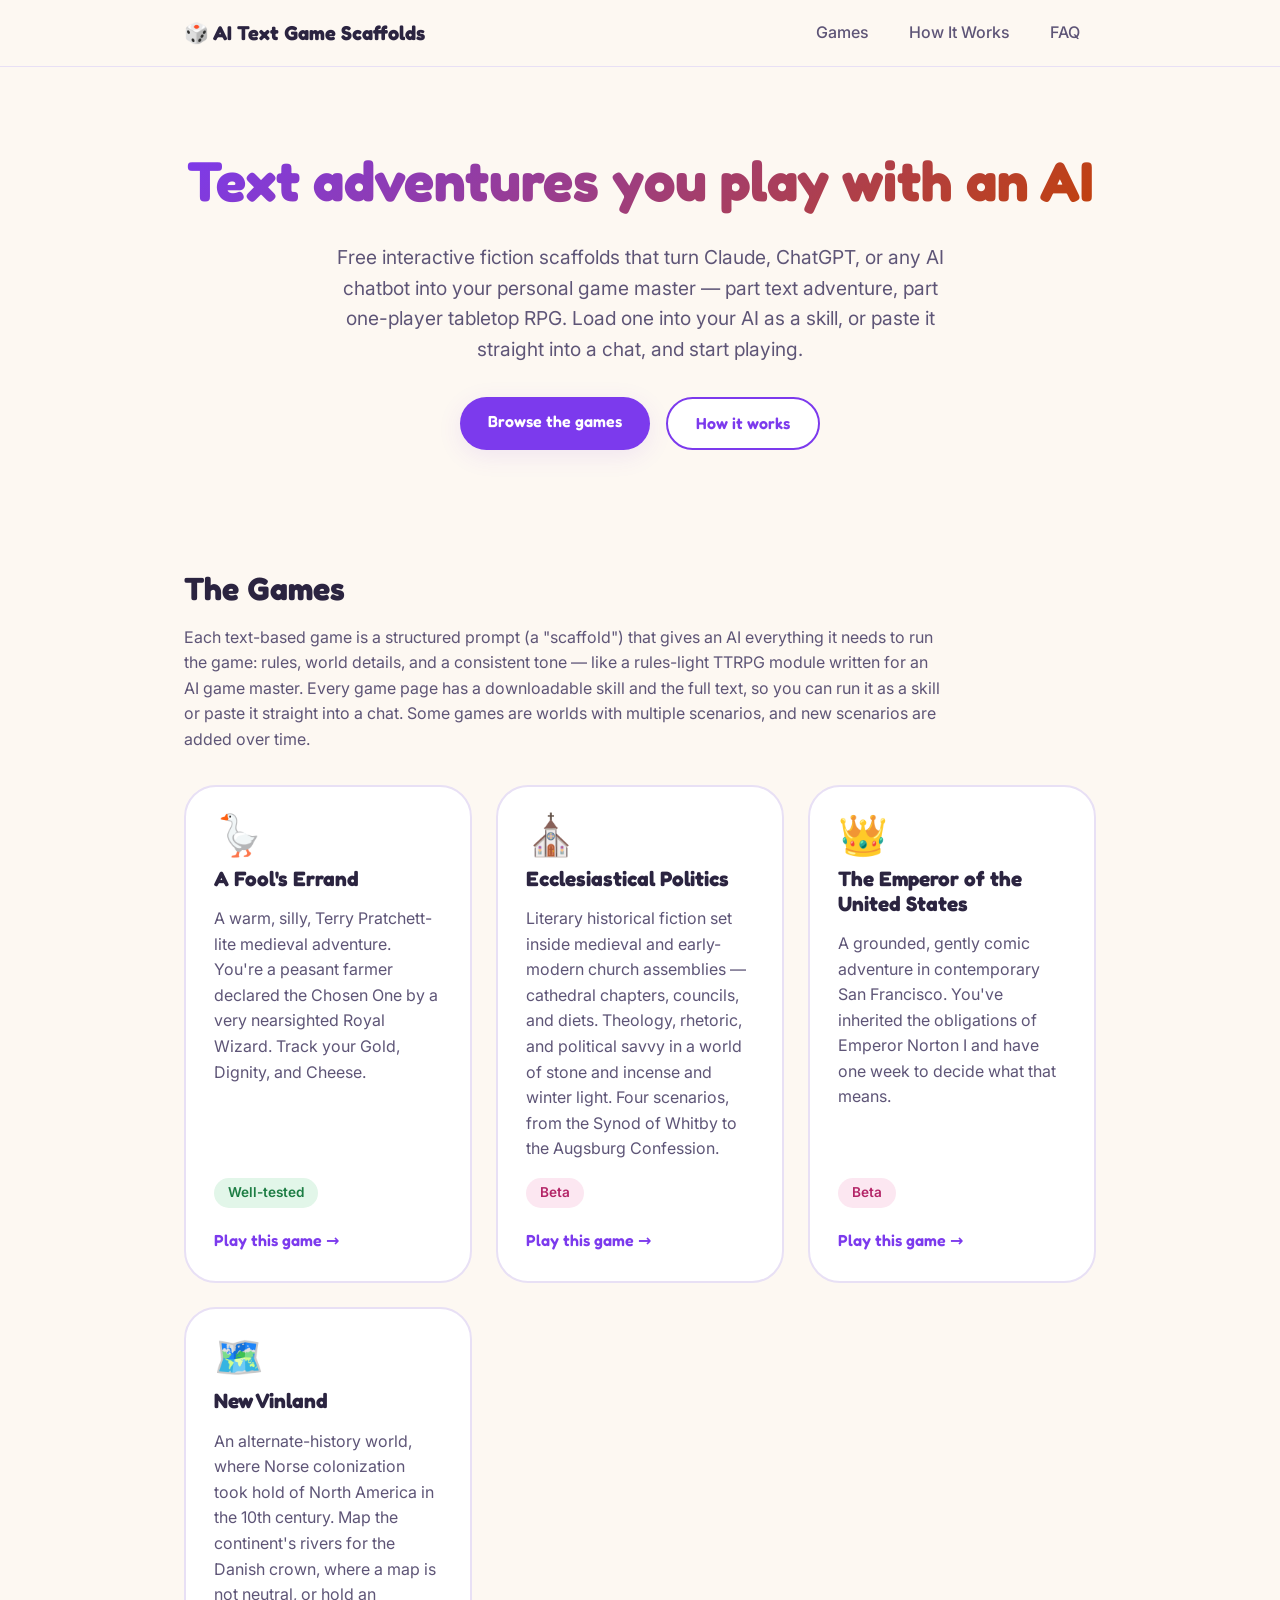
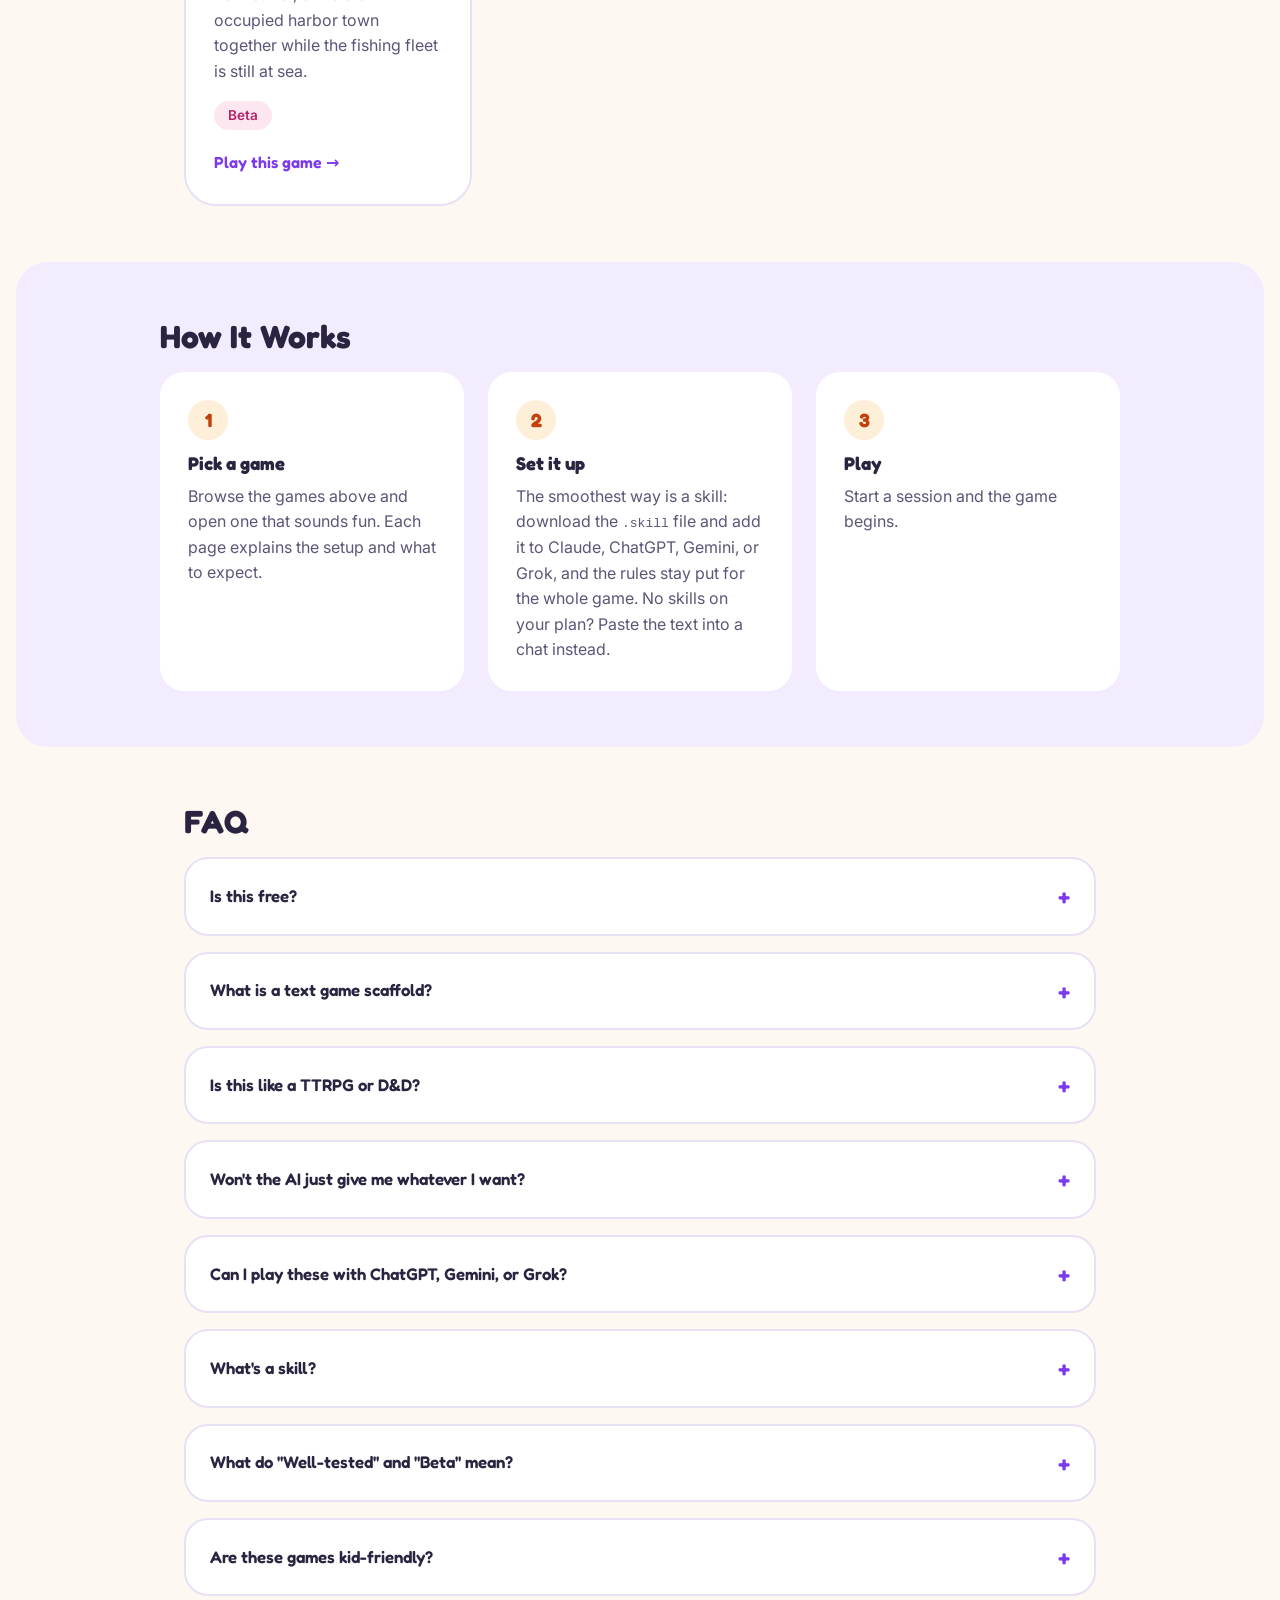
==== commit c511b60b: "Merge pull request #13 from srosebattles/claude/loving-mccarthy-97i7m6 Update documentation to refle" ====
--- a/index.html
+++ b/index.html
@@ -6,11 +6,11 @@
   <meta name="color-scheme" content="light dark">
   <meta name="theme-color" content="#fdf8f2" media="(prefers-color-scheme: light)">
   <meta name="theme-color" content="#16131d" media="(prefers-color-scheme: dark)">
-  <title>Free AI Text Adventure Games for Claude &amp; ChatGPT | AI Text Game Scaffolds</title>
-  <meta name="description" content="Free text adventure games you play with an AI game master. Download a Claude skill or build a custom GPT or Gem, and start playing.">
+  <title>AI Text Game Scaffolds — Free Text Adventures &amp; Interactive Fiction for AI Chatbots</title>
+  <meta name="description" content="Free text-based adventure games and one-player TTRPG-style interactive fiction you play with an AI game master. Built as Claude skills; adaptable for ChatGPT, Gemini, and other LLMs. Copy the prompt or download — no install required.">
   <link rel="canonical" href="https://llmtextgames.xyz/">
   <meta property="og:title" content="AI Text Game Scaffolds — Text Adventures for AI Chatbots">
-  <meta property="og:description" content="Free interactive fiction you play with an AI game master. Set one up as a skill, custom GPT, or Gem and start playing.">
+  <meta property="og:description" content="Free interactive fiction you play with an AI game master. Load one into Claude, ChatGPT, Gemini, or Grok as a skill and start playing.">
   <meta property="og:type" content="website">
   <meta property="og:url" content="https://llmtextgames.xyz/">
   <script type="application/ld+json">
@@ -19,7 +19,7 @@
     "@type": "WebSite",
     "name": "AI Text Game Scaffolds",
     "url": "https://llmtextgames.xyz/",
-    "description": "Free AI text adventures and interactive fiction played with an AI game master, built as Claude skills and adaptable to any LLM.",
+    "description": "Free AI text adventures and interactive fiction played with an AI game master — built as Claude skills, adaptable to any LLM.",
     "hasPart": [
       {
         "@type": "Game",
@@ -33,7 +33,7 @@
         "@type": "Game",
         "name": "Ecclesiastical Politics",
         "url": "https://llmtextgames.xyz/games/ecclesiastical-politics/",
-        "description": "A literary text adventure of medieval and early-modern church politics (cathedral chapters, councils, synods, and diets) run by an AI game master.",
+        "description": "A literary text adventure of medieval church politics — cathedral chapters, councils, and diets — run by an AI game master.",
         "genre": ["Interactive fiction", "Text adventure", "Historical fiction"],
         "isAccessibleForFree": true
       },
@@ -66,7 +66,7 @@
         "name": "Is this free?",
         "acceptedAnswer": {
           "@type": "Answer",
-          "text": "Yes. All the games here are free to download, copy, remix, and share. The game content is licensed under CC BY 4.0: if you re-share a game substantially based on one of these scaffolds, please link back to this site so others can find the originals."
+          "text": "Yes — all the games here are free to download, copy, remix, and share. The game content is licensed under CC BY 4.0: if you re-share a game substantially based on one of these scaffolds, please link back to this site so others can find the originals."
         }
       },
       {
@@ -82,7 +82,7 @@
         "name": "Is this like a TTRPG or D&D?",
         "acceptedAnswer": {
           "@type": "Answer",
-          "text": "Close cousin. These play like a solo tabletop RPG with the AI as your game master: you have stats, make choices, face consequences, and can attempt anything your character plausibly could. The other side of the family is classic interactive fiction: the story is told in prose, turn by turn, in a chat window. No dice, no rulebook, no scheduling four friends."
+          "text": "Close cousin. These play like a solo tabletop RPG with the AI as your game master: you have stats, make choices, face consequences, and can attempt anything your character plausibly could. The other side of the family is classic interactive fiction — the story is told in prose, turn by turn, in a chat window. No dice, no rulebook, no scheduling four friends."
         }
       },
       {
@@ -90,7 +90,7 @@
         "name": "Won't the AI just give me whatever I want?",
         "acceptedAnswer": {
           "@type": "Answer",
-          "text": "Left to itself, it might. That's why each scaffold builds in ways for the world to push back. NPCs have their own interests and can tell you no, negotiations stall or cost something, and consequences stick from scene to scene. You don't have to remind the AI to be tough; the rules already tell it to. These are still story-first games, though. If you're after brutal mechanics where the numbers are merciless and you lose often, an AI chatbot isn't the right engine for that, and these games aren't trying to be. And while you can always overrule the game master, the story lands better when you don't."
+          "text": "Left to itself, it might — so each scaffold builds in ways for the world to push back. NPCs have their own interests and can tell you no, negotiations stall or cost something, and consequences stick from scene to scene. These are still story-first games, though: if you're after brutal mechanics where the numbers are merciless, an AI chatbot isn't the right engine for that."
         }
       },
       {
@@ -98,15 +98,15 @@
         "name": "Can I play these with ChatGPT, Gemini, or Grok?",
         "acceptedAnswer": {
           "@type": "Answer",
-          "text": "Yes. The games are written and tested as Claude skills, and Grok supports skills too, so the .skill download works directly in both. On ChatGPT or Gemini, the best results come from building a custom GPT or a Gem with the game text as its instructions, which keeps the rules in place for the whole session. Pasting the text straight into a chat works too, but longer multi-file games may need condensing to fit, and the rules can drift out of memory as a session runs long. However you adapt a game, expect it to play a little differently than it does on Claude."
-        }
-      },
-      {
-        "@type": "Question",
-        "name": "What's a Claude skill?",
-        "acceptedAnswer": {
-          "@type": "Answer",
-          "text": "A Claude skill is a folder containing a main instruction file (and sometimes supporting reference files) that you upload to Claude once. After that, Claude loads it whenever you ask for the game. If you use Claude (or Grok, which also supports skills), downloading the skill is the smoothest way to play. On other chatbots, build a custom GPT or Gem from the text instead. The .skill download is just a ZIP archive with a different extension. You can open it with any unzip tool to get at the text."
+          "text": "Yes. The games are written and tested as Claude skills, and ChatGPT, Gemini, and Grok support skills too, so the same .skill download works in all of them. If your chatbot won't take the file as is, unzip it and upload the folder inside. ChatGPT and Gemini only offer skills on some plans; without them, paste the game text straight into a chat. That works too, but longer games may need condensing and the rules can drift out of memory in a long session."
+        }
+      },
+      {
+        "@type": "Question",
+        "name": "What's a skill?",
+        "acceptedAnswer": {
+          "@type": "Answer",
+          "text": "A skill is a folder containing a main instruction file (and sometimes supporting reference files) that your chatbot loads when you start the game. Skills began on Claude, and ChatGPT, Gemini, and Grok support them too, so downloading the skill is the smoothest way to play on any of them. The .skill download is just a ZIP archive with a different extension."
         }
       },
       {
@@ -114,7 +114,7 @@
         "name": "What do \"Well-tested\" and \"Beta\" mean?",
         "acceptedAnswer": {
           "@type": "Answer",
-          "text": "Well-tested games have been through many full play sessions and their mechanics are smoothed out. Beta games are complete and playable, but newer. They've had fewer run-throughs, so you might hit a rough edge. Beta games graduate once they've earned it."
+          "text": "Well-tested games have been through many full play sessions and their mechanics are smoothed out. Beta games are complete and playable, but newer — they've had fewer run-throughs, so you might hit a rough edge."
         }
       },
       {
@@ -122,7 +122,7 @@
         "name": "Are these games kid-friendly?",
         "acceptedAnswer": {
           "@type": "Answer",
-          "text": "They're written for a general audience, and it's all text, so the practical bar is that a player needs to read fairly comfortably to enjoy them. How any given session actually plays depends on two things the scaffold doesn't control: your chatbot's built-in moderation, which sets the real content boundaries, and the choices the player makes, since the story follows where they steer it."
+          "text": "They're written for a general audience, and it's all text, so a player needs to read fairly comfortably to enjoy them. How any given session actually plays depends on two things the scaffold doesn't control: your chatbot's built-in moderation, which sets the real content boundaries, and the choices the player makes."
         }
       }
     ]
@@ -155,8 +155,9 @@
       <h1>Text adventures you play with an AI</h1>
       <p class="hero-tagline">
         Free interactive fiction scaffolds that turn Claude, ChatGPT, or any AI chatbot
-        into your personal game master: part text adventure, part one-player tabletop
-        RPG. Load one into your AI as a skill, a custom GPT, or a Gem, and start playing.
+        into your personal game master — part text adventure, part one-player tabletop
+        RPG. Load one into your AI as a skill, or paste it straight into a chat, and start
+        playing.
       </p>
       <div class="hero-actions">
         <a href="#games" class="btn btn-primary">Browse the games</a>
@@ -167,12 +168,12 @@
     <section id="games" class="section">
       <h2>The Games</h2>
       <p class="section-intro">
-        Each text-based game is a structured prompt (a "scaffold") that gives an AI
-        everything it needs to run the game: rules, world details, and a consistent
-        tone, like a rules-light TTRPG module written for an AI game master. Every game
-        page has a downloadable skill and the full text, so you can run it as a skill,
-        build a custom GPT or Gem from it, or paste it straight into a chat. Some games
-        are worlds with multiple scenarios, and new scenarios are added over time.
+        Each text-based game is a structured prompt (a "scaffold") that gives an AI everything it
+        needs to run the game: rules, world details, and a consistent tone — like a
+        rules-light TTRPG module written for an AI game master. Every game page has a
+        downloadable skill and the full text, so you can run it as a skill or paste it
+        straight into a chat. Some games are worlds with multiple scenarios, and new
+        scenarios are added over time.
       </p>
       <div class="card-grid">
         <div class="game-card">
@@ -185,7 +186,7 @@
         <div class="game-card">
           <span class="game-card-emoji" aria-hidden="true">⛪</span>
           <h3 class="game-card-title"><a href="games/ecclesiastical-politics/">Ecclesiastical Politics</a></h3>
-          <p>Literary historical fiction set inside medieval and early-modern church assemblies: cathedral chapters, councils, synods, and diets. Argue theology, count votes, and decide what your conscience will let you sign. Four scenarios, from the Synod of Whitby to the Augsburg Confession.</p>
+          <p>Literary historical fiction set inside medieval and early-modern church assemblies — cathedral chapters, councils, and diets. Theology, rhetoric, and political savvy in a world of stone and incense and winter light. Four scenarios, from the Synod of Whitby to the Augsburg Confession.</p>
           <span class="card-badges"><span class="tag tag-beta">Beta</span></span>
           <span class="game-card-cta" aria-hidden="true">Play this game →</span>
         </div>
@@ -199,7 +200,7 @@
         <div class="game-card">
           <span class="game-card-emoji" aria-hidden="true">🗺️</span>
           <h3 class="game-card-title"><a href="games/new-vinland/">New Vinland</a></h3>
-          <p>An alternate history where Norse colonization took hold of North America in the 10th century. Map the continent's rivers for the Danish crown, knowing that no map is neutral, or hold an occupied harbor town together while the fishing fleet is still at sea.</p>
+          <p>An alternate-history world, where Norse colonization took hold of North America in the 10th century. Map the continent's rivers for the Danish crown, where a map is not neutral, or hold an occupied harbor town together while the fishing fleet is still at sea.</p>
           <span class="card-badges"><span class="tag tag-beta">Beta</span></span>
           <span class="game-card-cta" aria-hidden="true">Play this game →</span>
         </div>
@@ -217,12 +218,12 @@
         <div class="step">
           <span class="step-number">2</span>
           <h3>Set it up</h3>
-          <p>The smoothest way is a skill: download the <code>.skill</code> file and upload it once in Claude's or Grok's settings. On ChatGPT or Gemini, you can build a custom GPT or Gem from the text so the rules stay put.</p>
+          <p>The smoothest way is a skill: download the <code>.skill</code> file and add it to Claude, ChatGPT, Gemini, or Grok, and the rules stay put for the whole game. No skills on your plan? Paste the text into a chat instead.</p>
         </div>
         <div class="step">
           <span class="step-number">3</span>
           <h3>Play</h3>
-          <p>Start a new chat and ask to play the game by name, for example, "Let's play A Fool's Errand." The game takes it from there.</p>
+          <p>Start a session and the game begins.</p>
         </div>
       </div>
     </section>
@@ -232,7 +233,7 @@
       <details class="faq-item">
         <summary>Is this free?</summary>
         <p>
-          Yes. All the games here are free to download, copy, remix, and share.
+          Yes — all the games here are free to download, copy, remix, and share.
         </p>
         <p>
           The game content is licensed under
@@ -258,7 +259,7 @@
           anything your character plausibly could.
         </p>
         <p>
-          The other side of the family is classic interactive fiction: the story is told
+          The other side of the family is classic interactive fiction — the story is told
           in prose, turn by turn, in a chat window. No dice, no rulebook, no scheduling
           four friends.
         </p>
@@ -266,11 +267,10 @@
       <details class="faq-item">
         <summary>Won't the AI just give me whatever I want?</summary>
         <p>
-          Left to itself, it might. That's why each scaffold builds in ways for the
-          world to push back. NPCs have their own interests and can tell you no,
-          negotiations stall or cost something, and consequences stick from scene to
-          scene. You don't have to remind the AI to be tough; the rules already tell it
-          to.
+          Left to itself, it might — so each scaffold builds in ways for the world to push
+          back. NPCs have their own interests and can tell you no, negotiations stall or
+          cost something, and consequences stick from scene to scene. The AI doesn't have
+          to be argued into any of this; the game hands it a line to hold.
         </p>
         <p>
           These are still story-first games, though. If you're after brutal mechanics
@@ -282,45 +282,45 @@
       <details class="faq-item">
         <summary>Can I play these with ChatGPT, Gemini, or Grok?</summary>
         <p>
-          Yes. The games are written and tested as Claude skills, and Grok supports skills
-          too, so the <code>.skill</code> download works directly in both.
-        </p>
-        <p>
-          On ChatGPT or Gemini, the best results come from building a custom GPT or a Gem
-          with the game text as its instructions, which keeps the rules in place for the
-          whole session. Pasting the text straight into a chat works too, but longer
-          multi-file games may need condensing to fit, and the rules can drift out of
-          memory as a session runs long. However you adapt a game, expect it to play a
-          little differently than it does on Claude.
-        </p>
-      </details>
-      <details class="faq-item">
-        <summary>What's a Claude skill?</summary>
-        <p>
-          A Claude skill is a folder containing a main instruction file (and sometimes
-          supporting reference files) that you upload to Claude once. After that, Claude
-          loads it whenever you ask for the game. If you use Claude
-          (or Grok, which also supports skills), downloading the skill is the smoothest way
-          to play. On other chatbots, build a custom GPT or Gem from the text instead.
+          Yes. The games are written and tested as Claude skills, and ChatGPT, Gemini, and
+          Grok support skills too, so the same <code>.skill</code> download works in all of
+          them. If your chatbot won't take the file as is, unzip it and upload the folder
+          inside.
+        </p>
+        <p>
+          ChatGPT and Gemini only offer skills on some plans. Without them, paste the game
+          text straight into a chat. That works too, but longer multi-file games may need
+          condensing to fit, and the rules can drift out of memory as a session runs long.
+          However you set a game up, expect it to play a little differently than it does
+          on Claude.
+        </p>
+      </details>
+      <details class="faq-item">
+        <summary>What's a skill?</summary>
+        <p>
+          A skill is a folder containing a main instruction file (and sometimes supporting
+          reference files) that your chatbot loads when you start the game. Skills began on
+          Claude, and ChatGPT, Gemini, and Grok support them too, so downloading the skill
+          is the smoothest way to play on any of them.
         </p>
         <p>
           The <code>.skill</code> download is just a ZIP archive with a different
-          extension. You can open it with any unzip tool to get at the text.
+          extension — you can open it with any unzip tool to get at the text.
         </p>
       </details>
       <details class="faq-item">
         <summary>What do "Well-tested" and "Beta" mean?</summary>
         <p>
-          Well-tested games have been through many full play sessions and their
-          mechanics are smoothed out. Beta games are complete and playable, but newer.
-          They've had fewer run-throughs, so you might hit a rough edge. Beta games
-          graduate once they've earned it.
+          Well-tested games have been through many full play sessions and their mechanics
+          are smoothed out. Beta games are complete and playable, but newer — they've had
+          fewer run-throughs, so you might hit a rough edge. Beta games graduate once
+          they've earned it.
         </p>
       </details>
       <details class="faq-item">
         <summary>Are these games kid-friendly?</summary>
         <p>
-          They're written for a general audience, and it's all text, so the practical
+          They're written for a general audience, and it's all text — so the practical
           bar is that a player needs to read fairly comfortably to enjoy them.
         </p>
         <p>
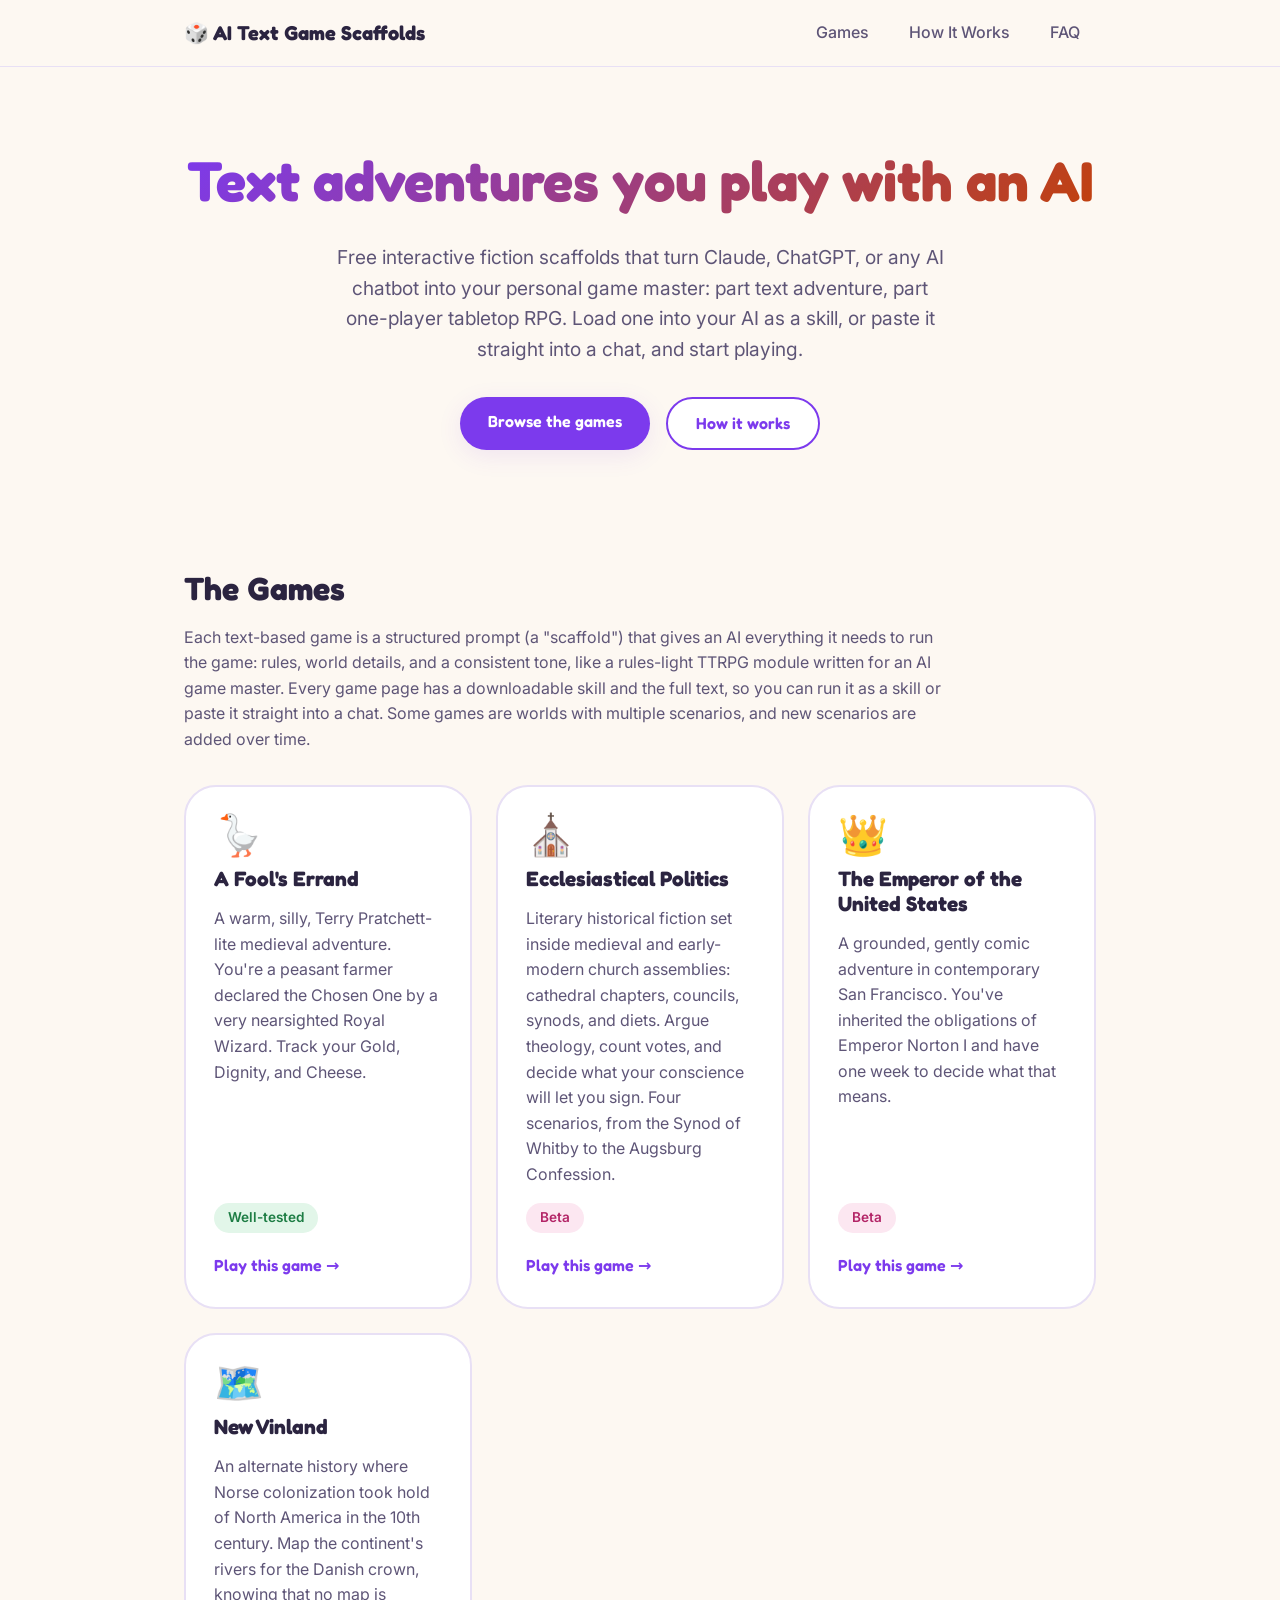
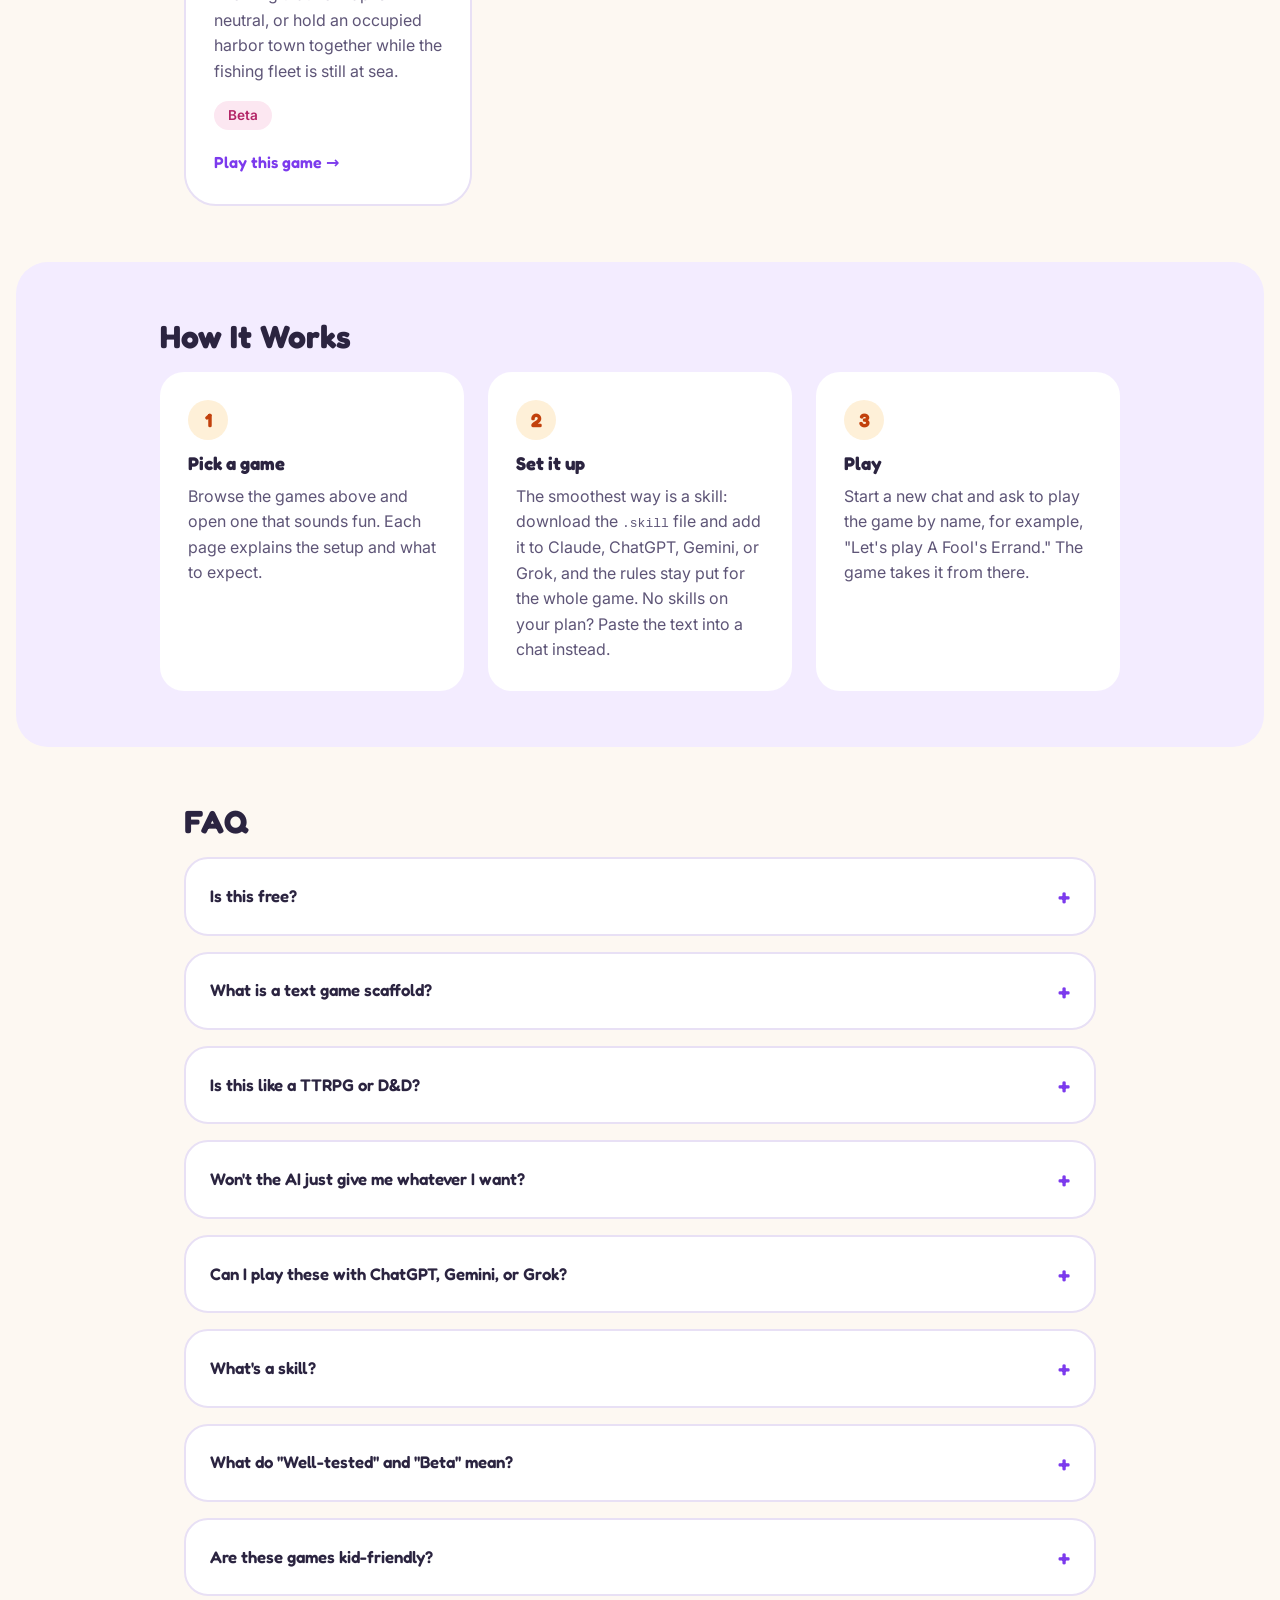
==== commit 1eef88ec: "Merge main into claude/blissful-ramanujan-canjtv Bring in the switch from custom GPTs and Gems to sk" ====
--- a/index.html
+++ b/index.html
@@ -6,8 +6,8 @@
   <meta name="color-scheme" content="light dark">
   <meta name="theme-color" content="#fdf8f2" media="(prefers-color-scheme: light)">
   <meta name="theme-color" content="#16131d" media="(prefers-color-scheme: dark)">
-  <title>AI Text Game Scaffolds — Free Text Adventures &amp; Interactive Fiction for AI Chatbots</title>
-  <meta name="description" content="Free text-based adventure games and one-player TTRPG-style interactive fiction you play with an AI game master. Built as Claude skills; adaptable for ChatGPT, Gemini, and other LLMs. Copy the prompt or download — no install required.">
+  <title>Free AI Text Adventure Games for Claude &amp; ChatGPT | AI Text Game Scaffolds</title>
+  <meta name="description" content="Free text adventure games you play with an AI game master. Download the skill for Claude, ChatGPT, Gemini, or Grok and start playing.">
   <link rel="canonical" href="https://llmtextgames.xyz/">
   <meta property="og:title" content="AI Text Game Scaffolds — Text Adventures for AI Chatbots">
   <meta property="og:description" content="Free interactive fiction you play with an AI game master. Load one into Claude, ChatGPT, Gemini, or Grok as a skill and start playing.">
@@ -19,7 +19,7 @@
     "@type": "WebSite",
     "name": "AI Text Game Scaffolds",
     "url": "https://llmtextgames.xyz/",
-    "description": "Free AI text adventures and interactive fiction played with an AI game master — built as Claude skills, adaptable to any LLM.",
+    "description": "Free AI text adventures and interactive fiction played with an AI game master, built as Claude skills and adaptable to any LLM.",
     "hasPart": [
       {
         "@type": "Game",
@@ -33,7 +33,7 @@
         "@type": "Game",
         "name": "Ecclesiastical Politics",
         "url": "https://llmtextgames.xyz/games/ecclesiastical-politics/",
-        "description": "A literary text adventure of medieval church politics — cathedral chapters, councils, and diets — run by an AI game master.",
+        "description": "A literary text adventure of medieval and early-modern church politics (cathedral chapters, councils, synods, and diets) run by an AI game master.",
         "genre": ["Interactive fiction", "Text adventure", "Historical fiction"],
         "isAccessibleForFree": true
       },
@@ -66,7 +66,7 @@
         "name": "Is this free?",
         "acceptedAnswer": {
           "@type": "Answer",
-          "text": "Yes — all the games here are free to download, copy, remix, and share. The game content is licensed under CC BY 4.0: if you re-share a game substantially based on one of these scaffolds, please link back to this site so others can find the originals."
+          "text": "Yes. All the games here are free to download, copy, remix, and share. The game content is licensed under CC BY 4.0: if you re-share a game substantially based on one of these scaffolds, please link back to this site so others can find the originals."
         }
       },
       {
@@ -82,7 +82,7 @@
         "name": "Is this like a TTRPG or D&D?",
         "acceptedAnswer": {
           "@type": "Answer",
-          "text": "Close cousin. These play like a solo tabletop RPG with the AI as your game master: you have stats, make choices, face consequences, and can attempt anything your character plausibly could. The other side of the family is classic interactive fiction — the story is told in prose, turn by turn, in a chat window. No dice, no rulebook, no scheduling four friends."
+          "text": "Close cousin. These play like a solo tabletop RPG with the AI as your game master: you have stats, make choices, face consequences, and can attempt anything your character plausibly could. The other side of the family is classic interactive fiction: the story is told in prose, turn by turn, in a chat window. No dice, no rulebook, no scheduling four friends."
         }
       },
       {
@@ -90,7 +90,7 @@
         "name": "Won't the AI just give me whatever I want?",
         "acceptedAnswer": {
           "@type": "Answer",
-          "text": "Left to itself, it might — so each scaffold builds in ways for the world to push back. NPCs have their own interests and can tell you no, negotiations stall or cost something, and consequences stick from scene to scene. These are still story-first games, though: if you're after brutal mechanics where the numbers are merciless, an AI chatbot isn't the right engine for that."
+          "text": "Left to itself, it might. That's why each scaffold builds in ways for the world to push back. NPCs have their own interests and can tell you no, negotiations stall or cost something, and consequences stick from scene to scene. You don't have to remind the AI to be tough; the rules already tell it to. These are still story-first games, though. If you're after brutal mechanics where the numbers are merciless and you lose often, an AI chatbot isn't the right engine for that, and these games aren't trying to be. And while you can always overrule the game master, the story lands better when you don't."
         }
       },
       {
@@ -98,7 +98,7 @@
         "name": "Can I play these with ChatGPT, Gemini, or Grok?",
         "acceptedAnswer": {
           "@type": "Answer",
-          "text": "Yes. The games are written and tested as Claude skills, and ChatGPT, Gemini, and Grok support skills too, so the same .skill download works in all of them. If your chatbot won't take the file as is, unzip it and upload the folder inside. ChatGPT and Gemini only offer skills on some plans; without them, paste the game text straight into a chat. That works too, but longer games may need condensing and the rules can drift out of memory in a long session."
+          "text": "Yes. The games are written and tested as Claude skills, and ChatGPT, Gemini, and Grok support skills too, so the same .skill download works in all of them. If your chatbot won't take the file as is, unzip it and upload the folder inside. ChatGPT and Gemini only offer skills on some plans. Without them, paste the game text straight into a chat. That works too, but longer multi-file games may need condensing to fit, and the rules can drift out of memory as a session runs long. However you set a game up, expect it to play a little differently than it does on Claude."
         }
       },
       {
@@ -106,7 +106,7 @@
         "name": "What's a skill?",
         "acceptedAnswer": {
           "@type": "Answer",
-          "text": "A skill is a folder containing a main instruction file (and sometimes supporting reference files) that your chatbot loads when you start the game. Skills began on Claude, and ChatGPT, Gemini, and Grok support them too, so downloading the skill is the smoothest way to play on any of them. The .skill download is just a ZIP archive with a different extension."
+          "text": "A skill is a folder containing a main instruction file (and sometimes supporting reference files) that your chatbot loads when you start the game. Skills began on Claude, and ChatGPT, Gemini, and Grok support them too, so downloading the skill is the smoothest way to play on any of them. The .skill download is just a ZIP archive with a different extension. You can open it with any unzip tool to get at the text."
         }
       },
       {
@@ -114,7 +114,7 @@
         "name": "What do \"Well-tested\" and \"Beta\" mean?",
         "acceptedAnswer": {
           "@type": "Answer",
-          "text": "Well-tested games have been through many full play sessions and their mechanics are smoothed out. Beta games are complete and playable, but newer — they've had fewer run-throughs, so you might hit a rough edge."
+          "text": "Well-tested games have been through many full play sessions and their mechanics are smoothed out. Beta games are complete and playable, but newer. They've had fewer run-throughs, so you might hit a rough edge. Beta games graduate once they've earned it."
         }
       },
       {
@@ -122,7 +122,7 @@
         "name": "Are these games kid-friendly?",
         "acceptedAnswer": {
           "@type": "Answer",
-          "text": "They're written for a general audience, and it's all text, so a player needs to read fairly comfortably to enjoy them. How any given session actually plays depends on two things the scaffold doesn't control: your chatbot's built-in moderation, which sets the real content boundaries, and the choices the player makes."
+          "text": "They're written for a general audience, and it's all text, so the practical bar is that a player needs to read fairly comfortably to enjoy them. How any given session actually plays depends on two things the scaffold doesn't control: your chatbot's built-in moderation, which sets the real content boundaries, and the choices the player makes, since the story follows where they steer it."
         }
       }
     ]
@@ -155,7 +155,7 @@
       <h1>Text adventures you play with an AI</h1>
       <p class="hero-tagline">
         Free interactive fiction scaffolds that turn Claude, ChatGPT, or any AI chatbot
-        into your personal game master — part text adventure, part one-player tabletop
+        into your personal game master: part text adventure, part one-player tabletop
         RPG. Load one into your AI as a skill, or paste it straight into a chat, and start
         playing.
       </p>
@@ -168,12 +168,12 @@
     <section id="games" class="section">
       <h2>The Games</h2>
       <p class="section-intro">
-        Each text-based game is a structured prompt (a "scaffold") that gives an AI everything it
-        needs to run the game: rules, world details, and a consistent tone — like a
-        rules-light TTRPG module written for an AI game master. Every game page has a
-        downloadable skill and the full text, so you can run it as a skill or paste it
-        straight into a chat. Some games are worlds with multiple scenarios, and new
-        scenarios are added over time.
+        Each text-based game is a structured prompt (a "scaffold") that gives an AI
+        everything it needs to run the game: rules, world details, and a consistent
+        tone, like a rules-light TTRPG module written for an AI game master. Every game
+        page has a downloadable skill and the full text, so you can run it as a skill or
+        paste it straight into a chat. Some games are worlds with multiple scenarios,
+        and new scenarios are added over time.
       </p>
       <div class="card-grid">
         <div class="game-card">
@@ -186,7 +186,7 @@
         <div class="game-card">
           <span class="game-card-emoji" aria-hidden="true">⛪</span>
           <h3 class="game-card-title"><a href="games/ecclesiastical-politics/">Ecclesiastical Politics</a></h3>
-          <p>Literary historical fiction set inside medieval and early-modern church assemblies — cathedral chapters, councils, and diets. Theology, rhetoric, and political savvy in a world of stone and incense and winter light. Four scenarios, from the Synod of Whitby to the Augsburg Confession.</p>
+          <p>Literary historical fiction set inside medieval and early-modern church assemblies: cathedral chapters, councils, synods, and diets. Argue theology, count votes, and decide what your conscience will let you sign. Four scenarios, from the Synod of Whitby to the Augsburg Confession.</p>
           <span class="card-badges"><span class="tag tag-beta">Beta</span></span>
           <span class="game-card-cta" aria-hidden="true">Play this game →</span>
         </div>
@@ -200,7 +200,7 @@
         <div class="game-card">
           <span class="game-card-emoji" aria-hidden="true">🗺️</span>
           <h3 class="game-card-title"><a href="games/new-vinland/">New Vinland</a></h3>
-          <p>An alternate-history world, where Norse colonization took hold of North America in the 10th century. Map the continent's rivers for the Danish crown, where a map is not neutral, or hold an occupied harbor town together while the fishing fleet is still at sea.</p>
+          <p>An alternate history where Norse colonization took hold of North America in the 10th century. Map the continent's rivers for the Danish crown, knowing that no map is neutral, or hold an occupied harbor town together while the fishing fleet is still at sea.</p>
           <span class="card-badges"><span class="tag tag-beta">Beta</span></span>
           <span class="game-card-cta" aria-hidden="true">Play this game →</span>
         </div>
@@ -223,7 +223,7 @@
         <div class="step">
           <span class="step-number">3</span>
           <h3>Play</h3>
-          <p>Start a session and the game begins.</p>
+          <p>Start a new chat and ask to play the game by name, for example, "Let's play A Fool's Errand." The game takes it from there.</p>
         </div>
       </div>
     </section>
@@ -233,7 +233,7 @@
       <details class="faq-item">
         <summary>Is this free?</summary>
         <p>
-          Yes — all the games here are free to download, copy, remix, and share.
+          Yes. All the games here are free to download, copy, remix, and share.
         </p>
         <p>
           The game content is licensed under
@@ -259,7 +259,7 @@
           anything your character plausibly could.
         </p>
         <p>
-          The other side of the family is classic interactive fiction — the story is told
+          The other side of the family is classic interactive fiction: the story is told
           in prose, turn by turn, in a chat window. No dice, no rulebook, no scheduling
           four friends.
         </p>
@@ -267,10 +267,11 @@
       <details class="faq-item">
         <summary>Won't the AI just give me whatever I want?</summary>
         <p>
-          Left to itself, it might — so each scaffold builds in ways for the world to push
-          back. NPCs have their own interests and can tell you no, negotiations stall or
-          cost something, and consequences stick from scene to scene. The AI doesn't have
-          to be argued into any of this; the game hands it a line to hold.
+          Left to itself, it might. That's why each scaffold builds in ways for the
+          world to push back. NPCs have their own interests and can tell you no,
+          negotiations stall or cost something, and consequences stick from scene to
+          scene. You don't have to remind the AI to be tough; the rules already tell it
+          to.
         </p>
         <p>
           These are still story-first games, though. If you're after brutal mechanics
@@ -305,22 +306,22 @@
         </p>
         <p>
           The <code>.skill</code> download is just a ZIP archive with a different
-          extension — you can open it with any unzip tool to get at the text.
+          extension. You can open it with any unzip tool to get at the text.
         </p>
       </details>
       <details class="faq-item">
         <summary>What do "Well-tested" and "Beta" mean?</summary>
         <p>
-          Well-tested games have been through many full play sessions and their mechanics
-          are smoothed out. Beta games are complete and playable, but newer — they've had
-          fewer run-throughs, so you might hit a rough edge. Beta games graduate once
-          they've earned it.
+          Well-tested games have been through many full play sessions and their
+          mechanics are smoothed out. Beta games are complete and playable, but newer.
+          They've had fewer run-throughs, so you might hit a rough edge. Beta games
+          graduate once they've earned it.
         </p>
       </details>
       <details class="faq-item">
         <summary>Are these games kid-friendly?</summary>
         <p>
-          They're written for a general audience, and it's all text — so the practical
+          They're written for a general audience, and it's all text, so the practical
           bar is that a player needs to read fairly comfortably to enjoy them.
         </p>
         <p>
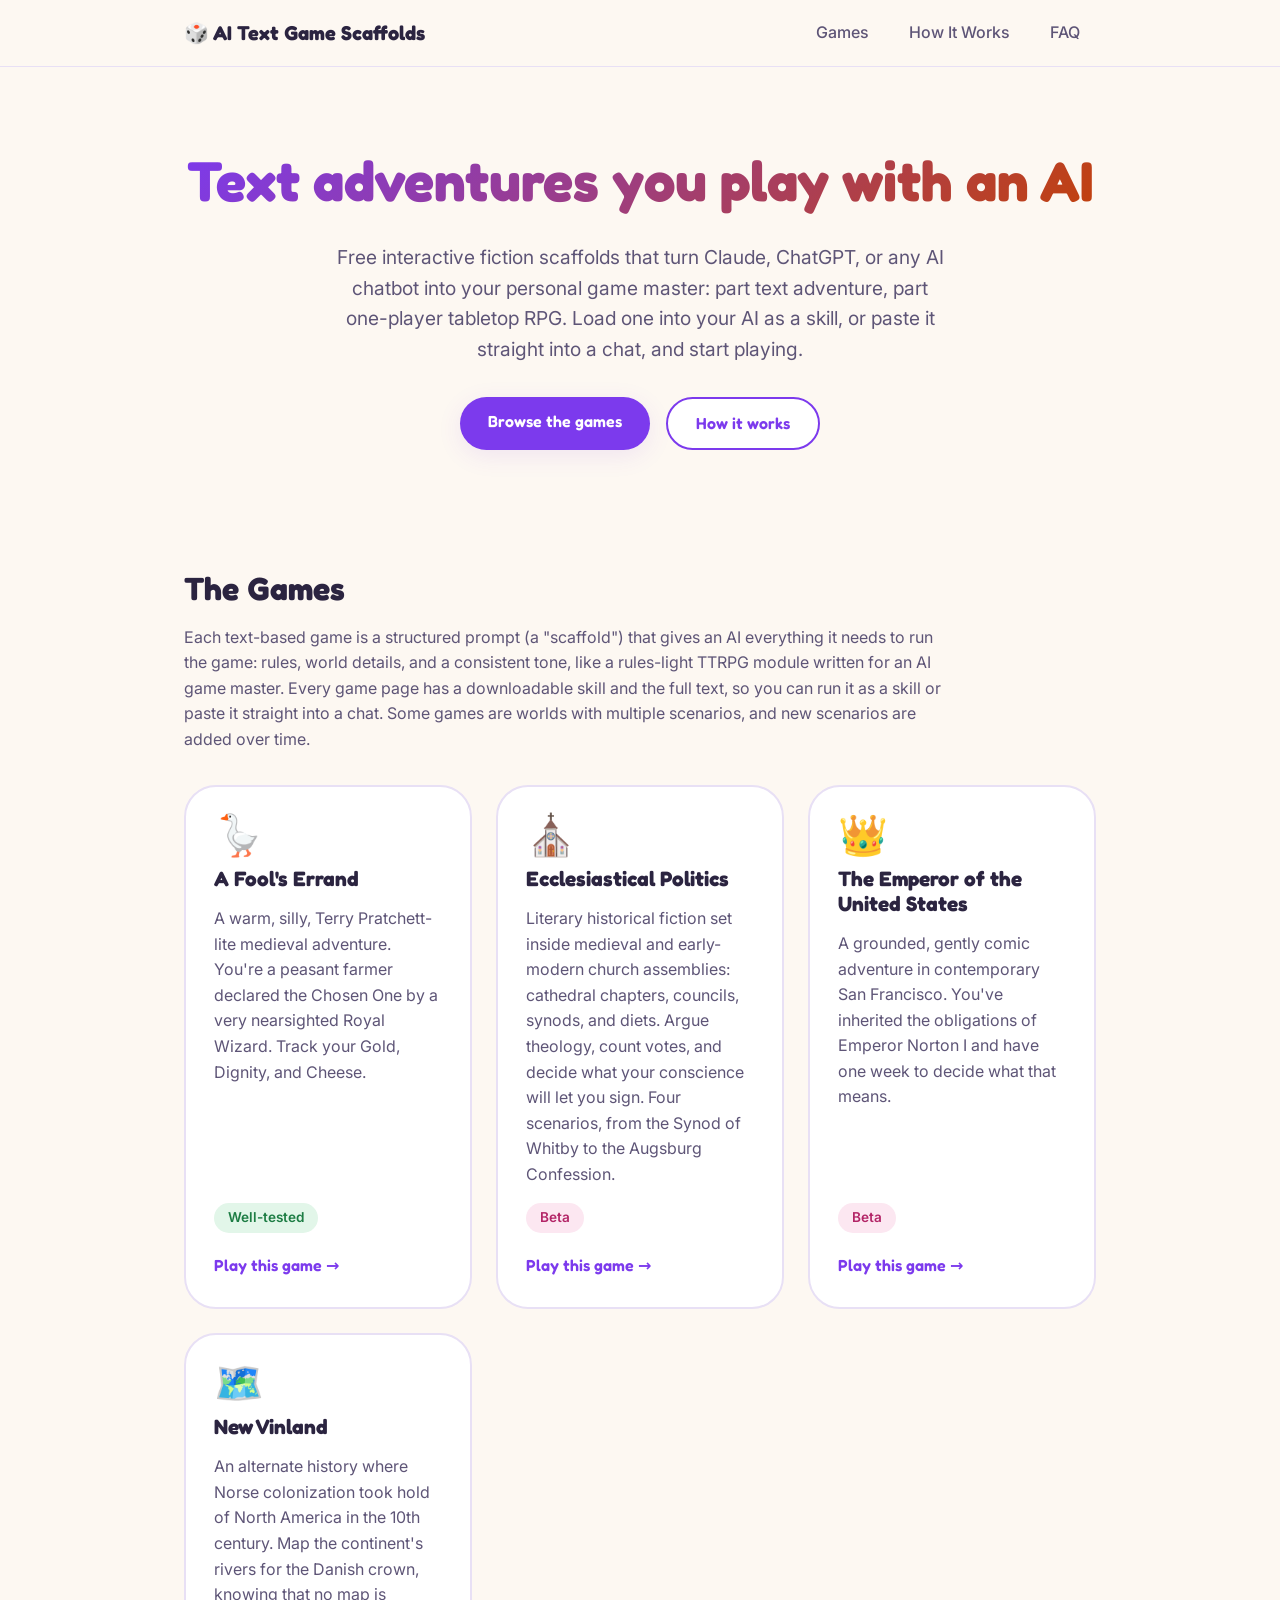
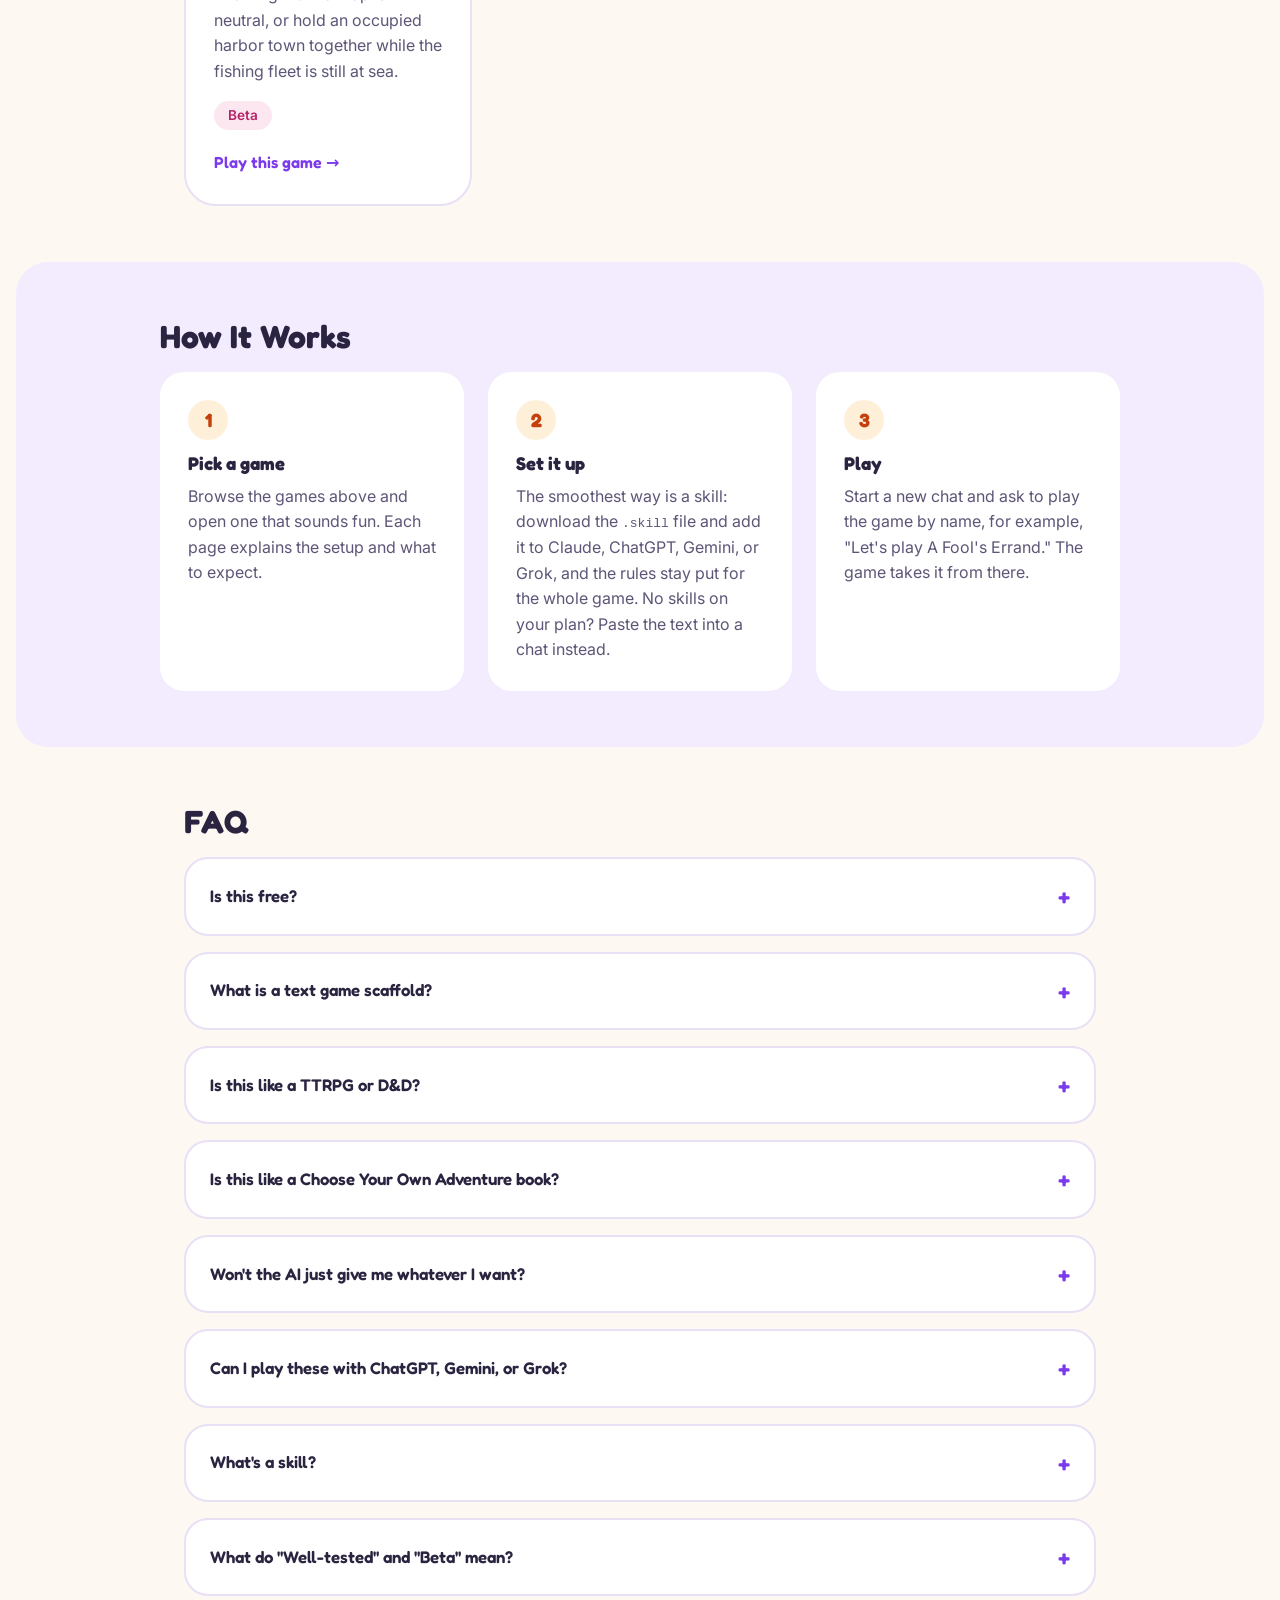
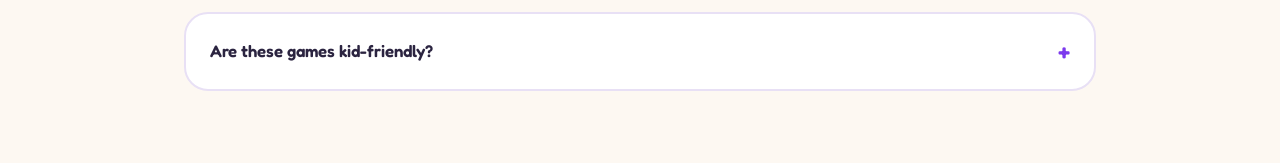
==== commit 9ce6ca8d: "Add a Choose Your Own Adventure FAQ entry Answer how these games compare to the book series, in both" ====
--- a/index.html
+++ b/index.html
@@ -83,6 +83,14 @@
         "acceptedAnswer": {
           "@type": "Answer",
           "text": "Close cousin. These play like a solo tabletop RPG with the AI as your game master: you have stats, make choices, face consequences, and can attempt anything your character plausibly could. The other side of the family is classic interactive fiction: the story is told in prose, turn by turn, in a chat window. No dice, no rulebook, no scheduling four friends."
+        }
+      },
+      {
+        "@type": "Question",
+        "name": "Is this like a Choose Your Own Adventure book?",
+        "acceptedAnswer": {
+          "@type": "Answer",
+          "text": "Sort of. As in those books, you read a passage and decide what happens next, and each turn ends with lettered choices. But nothing is written in advance: you can type anything you want to try, and the AI game master works out what happens. (Choose Your Own Adventure is a trademark of Chooseco LLC, which isn't connected with these games.)"
         }
       },
       {
@@ -265,6 +273,19 @@
         </p>
       </details>
       <details class="faq-item">
+        <summary>Is this like a Choose Your Own Adventure book?</summary>
+        <p>
+          Sort of. As in those books, you read a passage and decide what happens next,
+          and each turn ends with lettered choices. But nothing is written in advance: you
+          can type anything you want to try, and the AI game master works out what
+          happens.
+        </p>
+        <p>
+          Choose Your Own Adventure is a trademark of Chooseco LLC, which isn't connected
+          with these games.
+        </p>
+      </details>
+      <details class="faq-item">
         <summary>Won't the AI just give me whatever I want?</summary>
         <p>
           Left to itself, it might. That's why each scaffold builds in ways for the
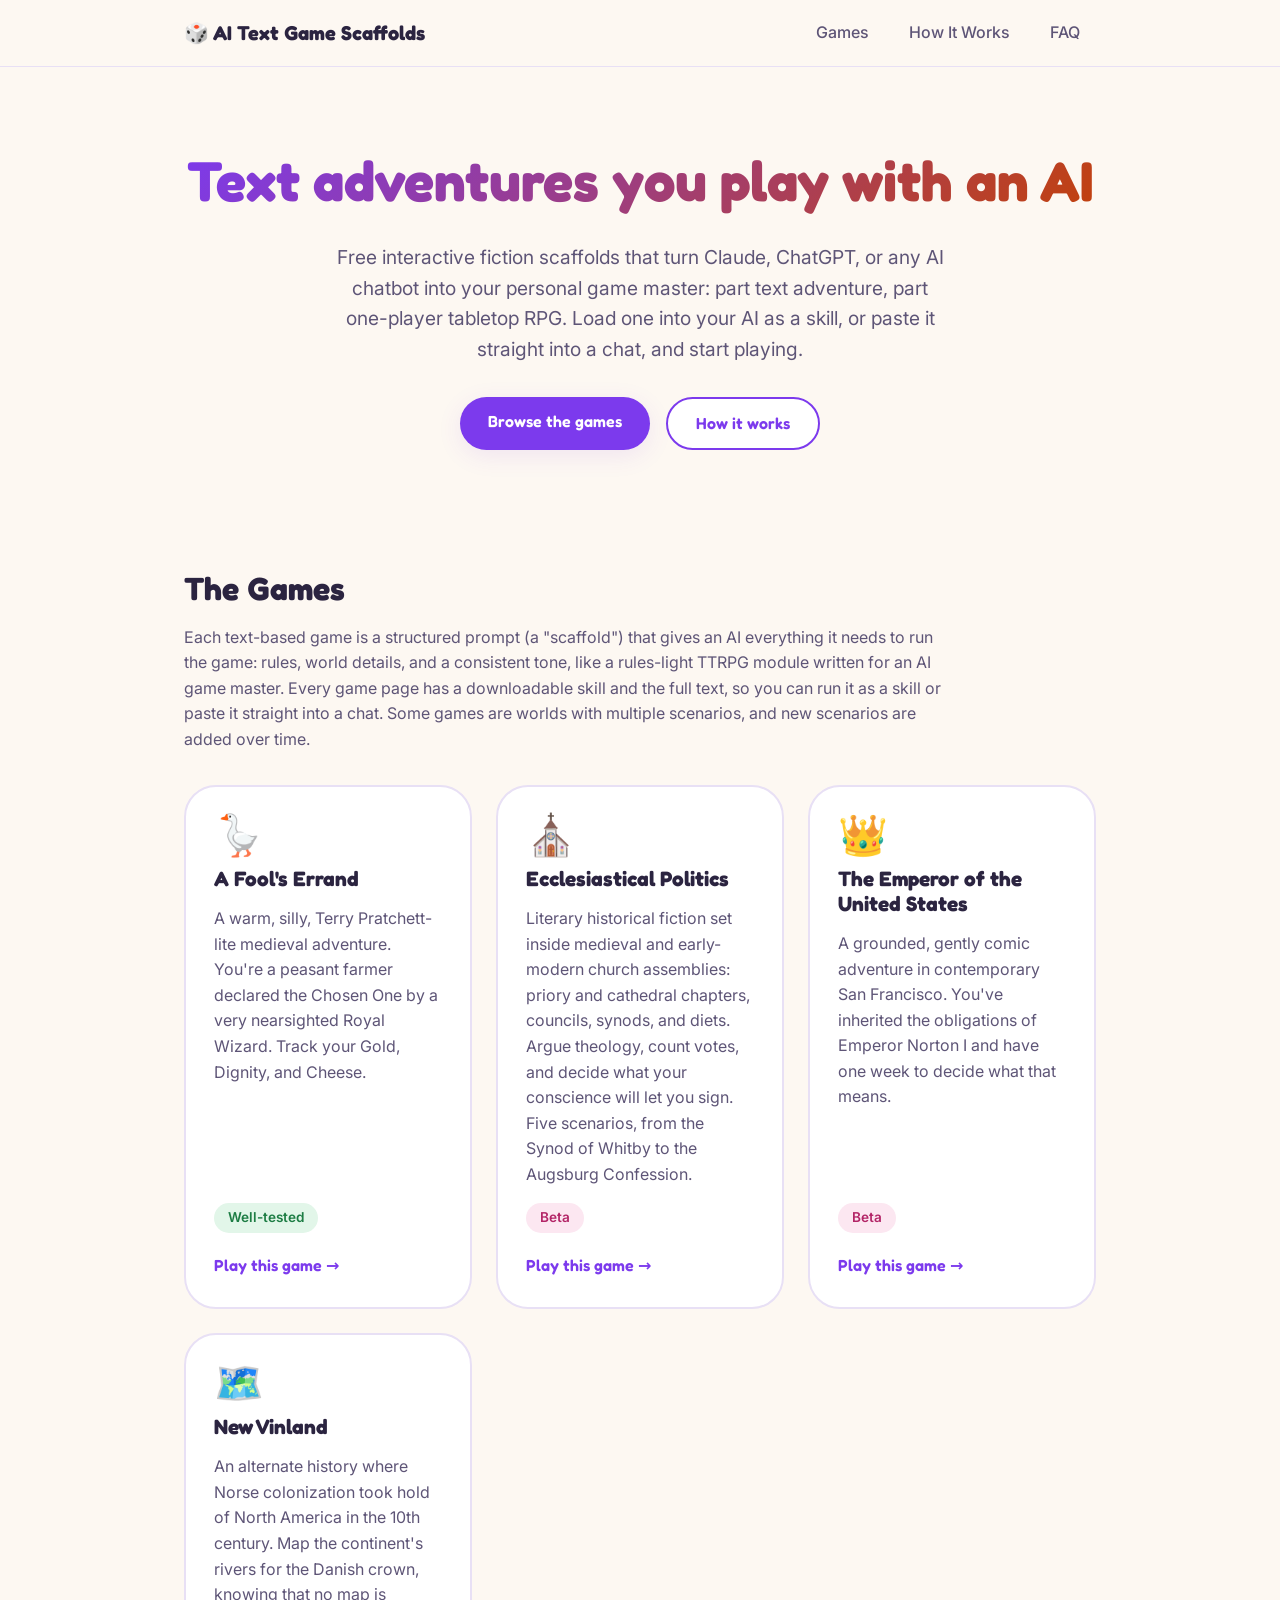
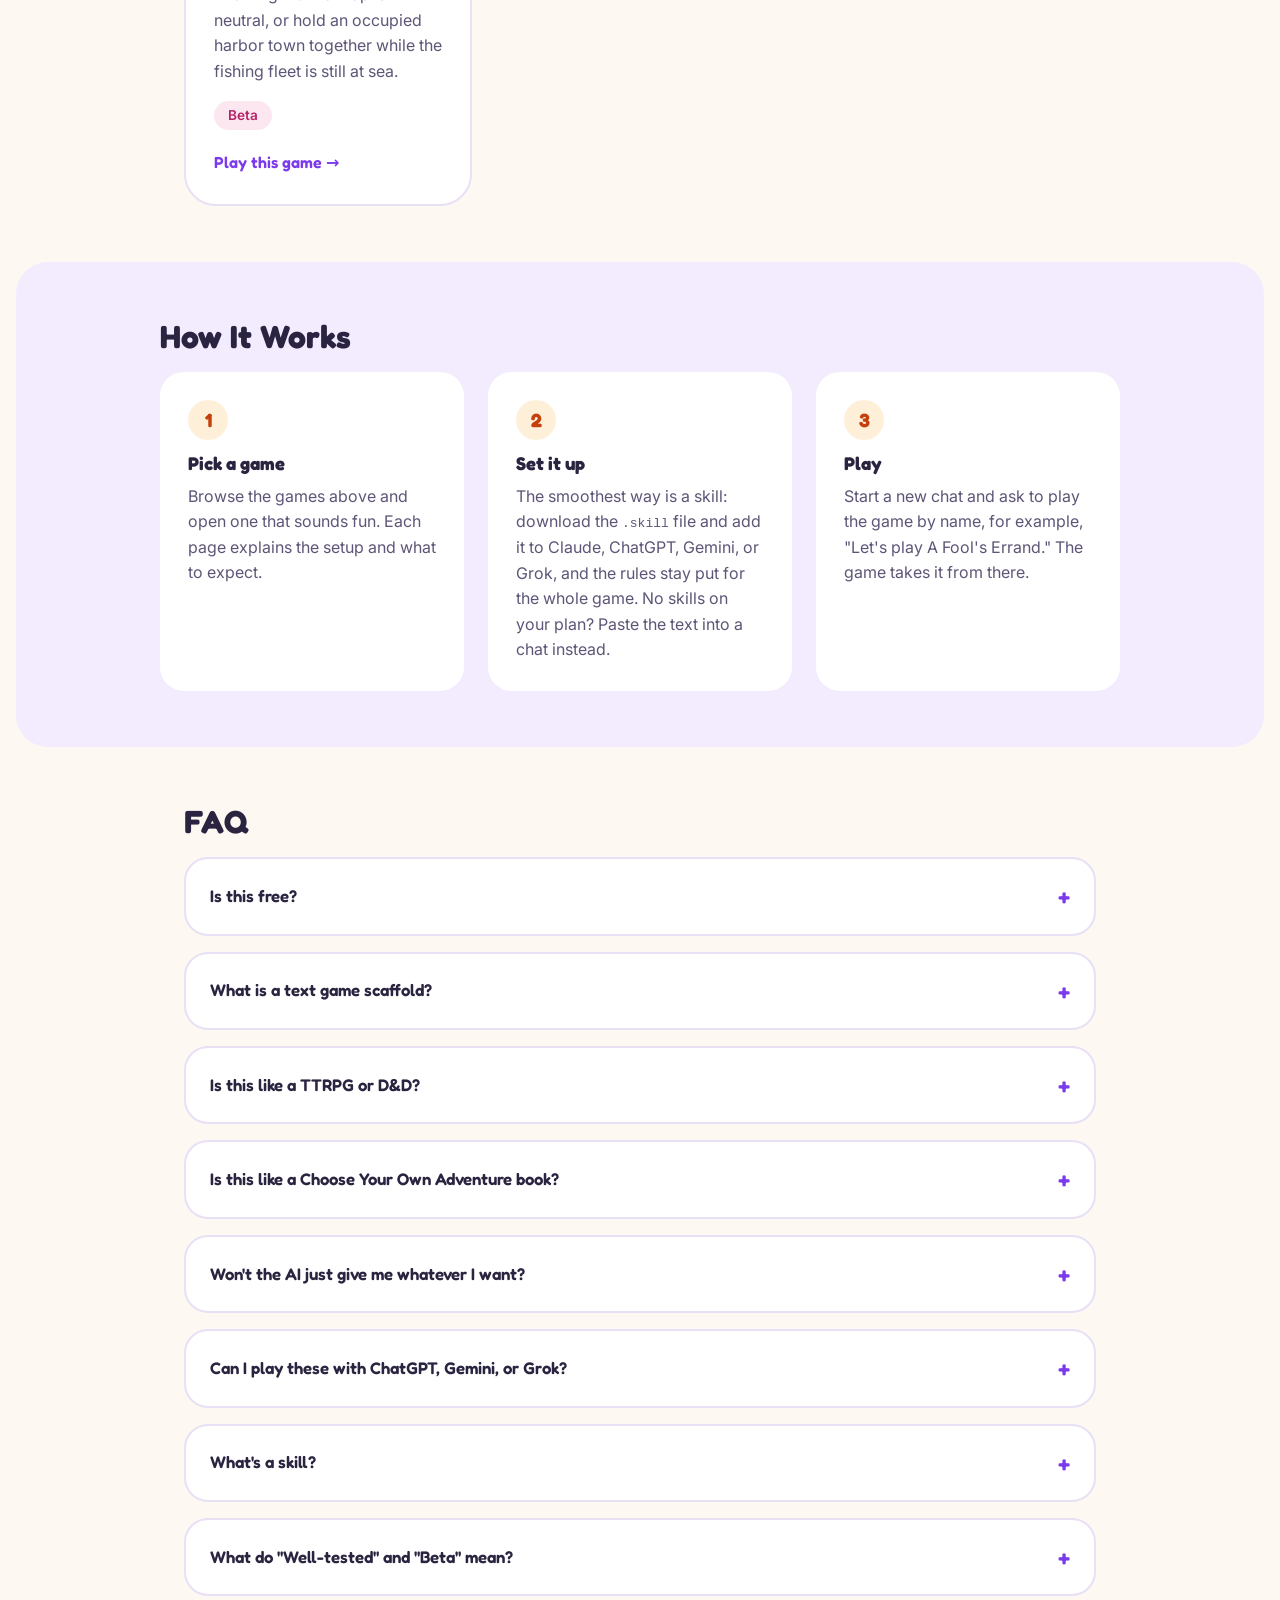
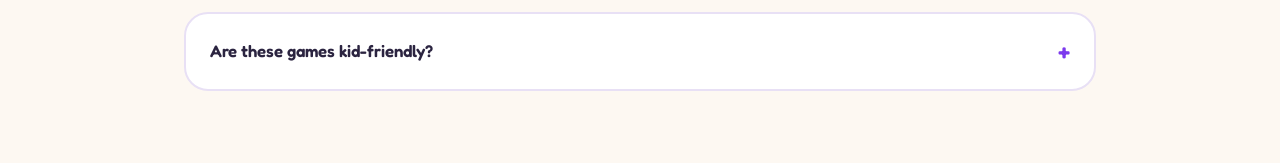
==== commit 81d8620d: "Add The Gatehouse scenario to Ecclesiastical Politics The skill gains a fifth scenario, The Gatehous" ====
--- a/index.html
+++ b/index.html
@@ -33,7 +33,7 @@
         "@type": "Game",
         "name": "Ecclesiastical Politics",
         "url": "https://llmtextgames.xyz/games/ecclesiastical-politics/",
-        "description": "A literary text adventure of medieval and early-modern church politics (cathedral chapters, councils, synods, and diets) run by an AI game master.",
+        "description": "A literary text adventure of medieval and early-modern church politics (priory and cathedral chapters, councils, synods, and diets) run by an AI game master.",
         "genre": ["Interactive fiction", "Text adventure", "Historical fiction"],
         "isAccessibleForFree": true
       },
@@ -194,7 +194,7 @@
         <div class="game-card">
           <span class="game-card-emoji" aria-hidden="true">⛪</span>
           <h3 class="game-card-title"><a href="games/ecclesiastical-politics/">Ecclesiastical Politics</a></h3>
-          <p>Literary historical fiction set inside medieval and early-modern church assemblies: cathedral chapters, councils, synods, and diets. Argue theology, count votes, and decide what your conscience will let you sign. Four scenarios, from the Synod of Whitby to the Augsburg Confession.</p>
+          <p>Literary historical fiction set inside medieval and early-modern church assemblies: priory and cathedral chapters, councils, synods, and diets. Argue theology, count votes, and decide what your conscience will let you sign. Five scenarios, from the Synod of Whitby to the Augsburg Confession.</p>
           <span class="card-badges"><span class="tag tag-beta">Beta</span></span>
           <span class="game-card-cta" aria-hidden="true">Play this game →</span>
         </div>
